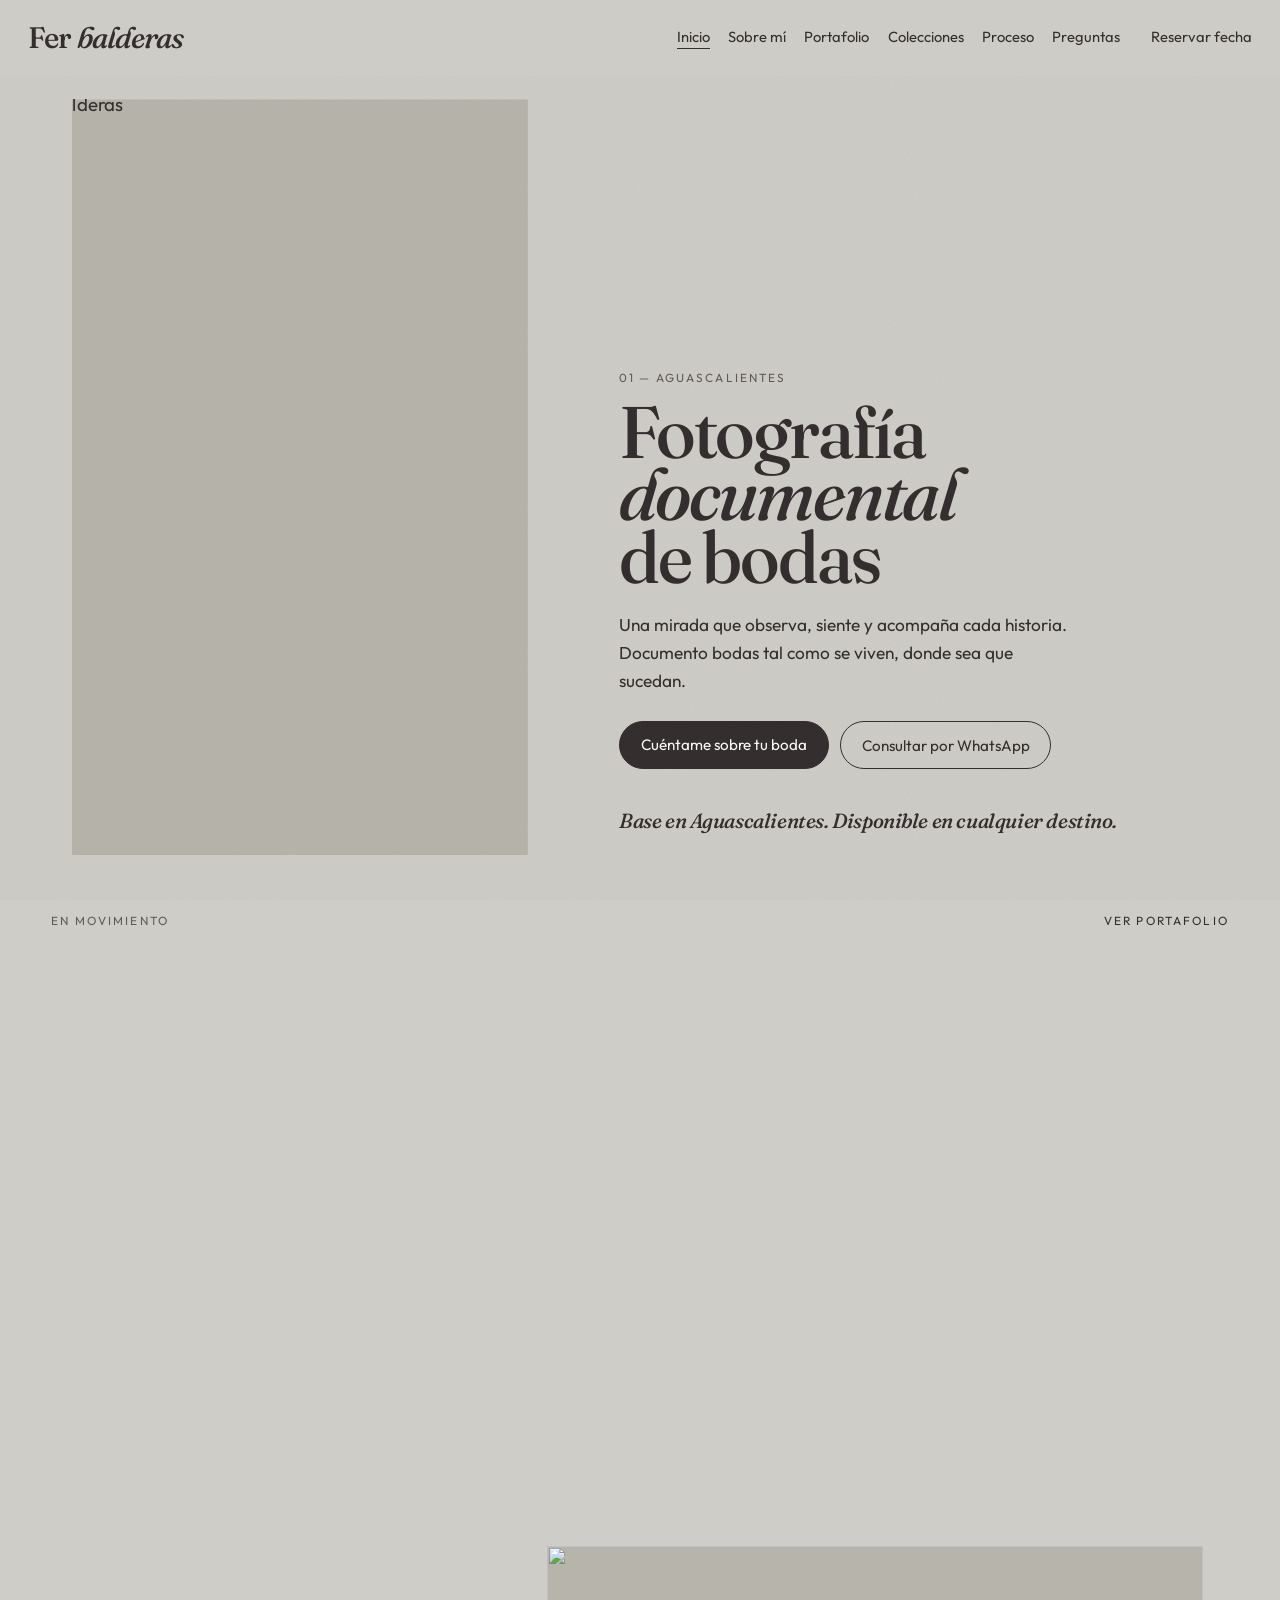
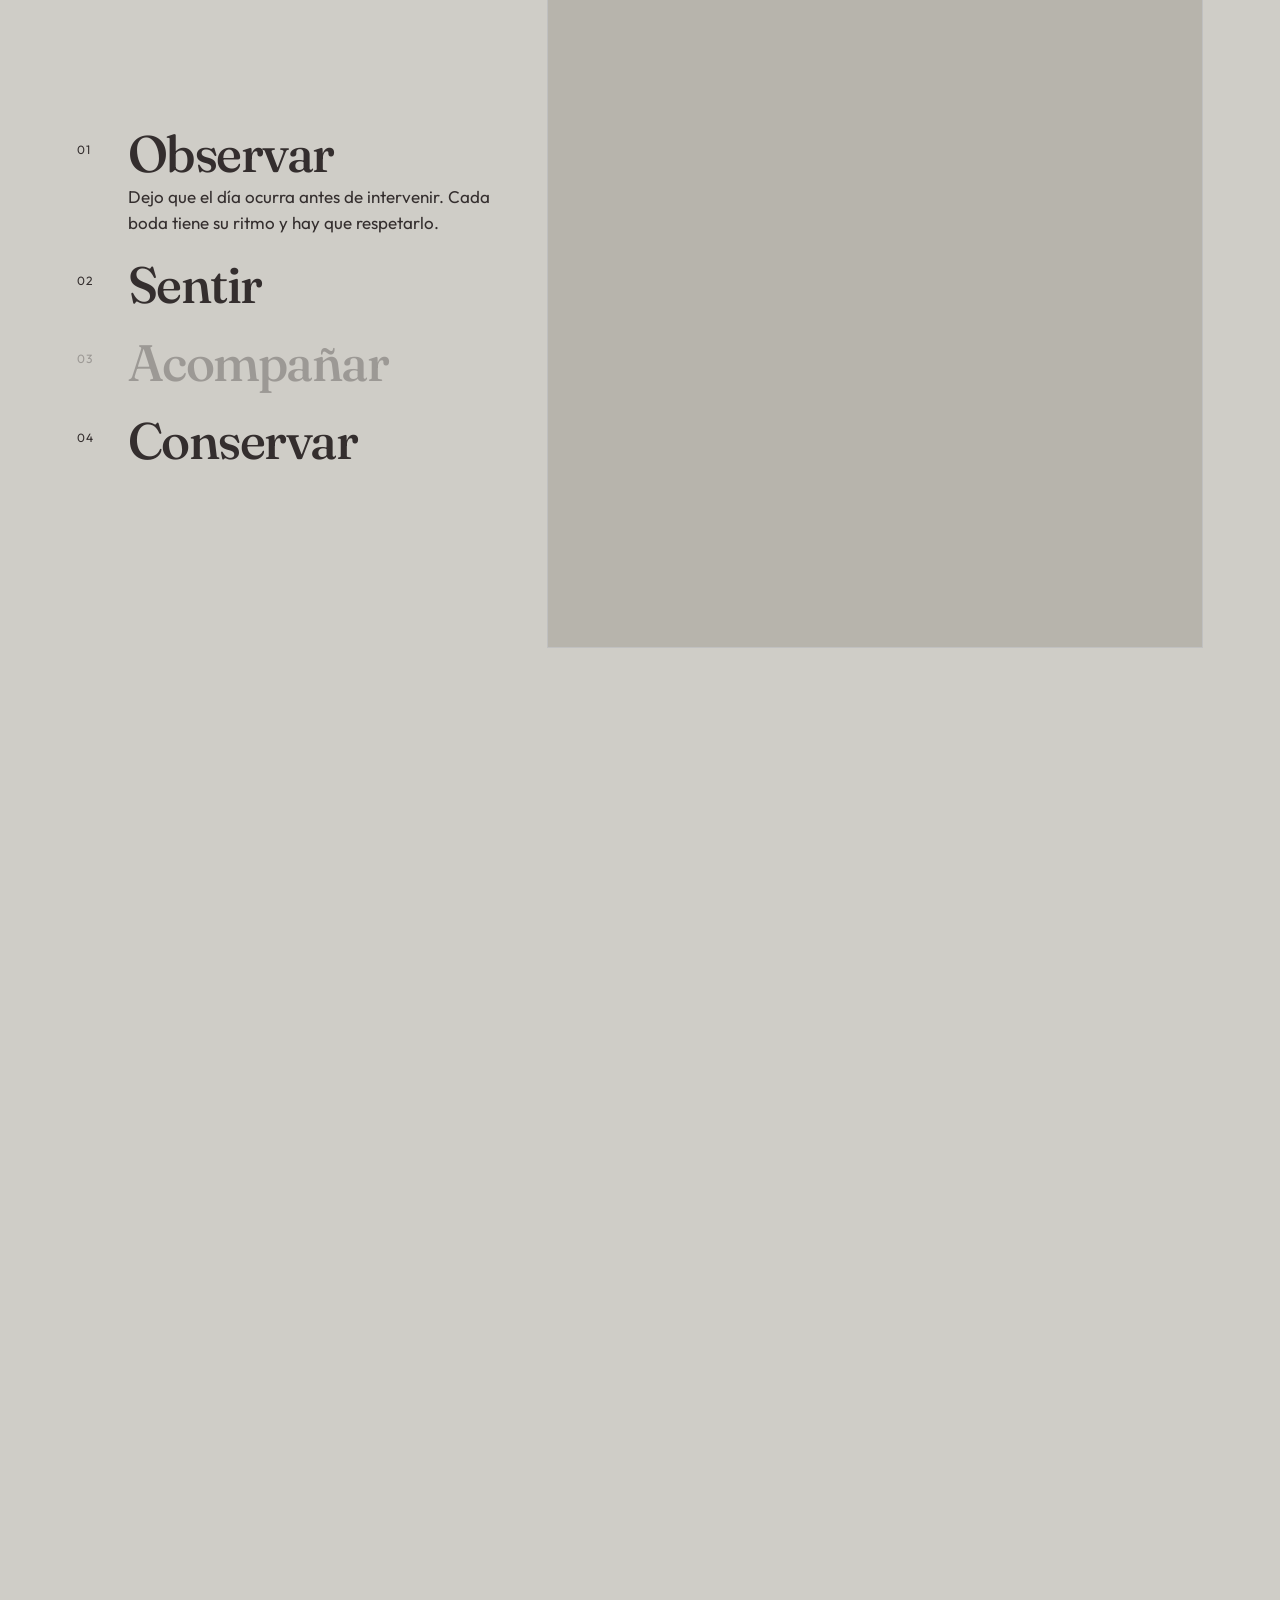
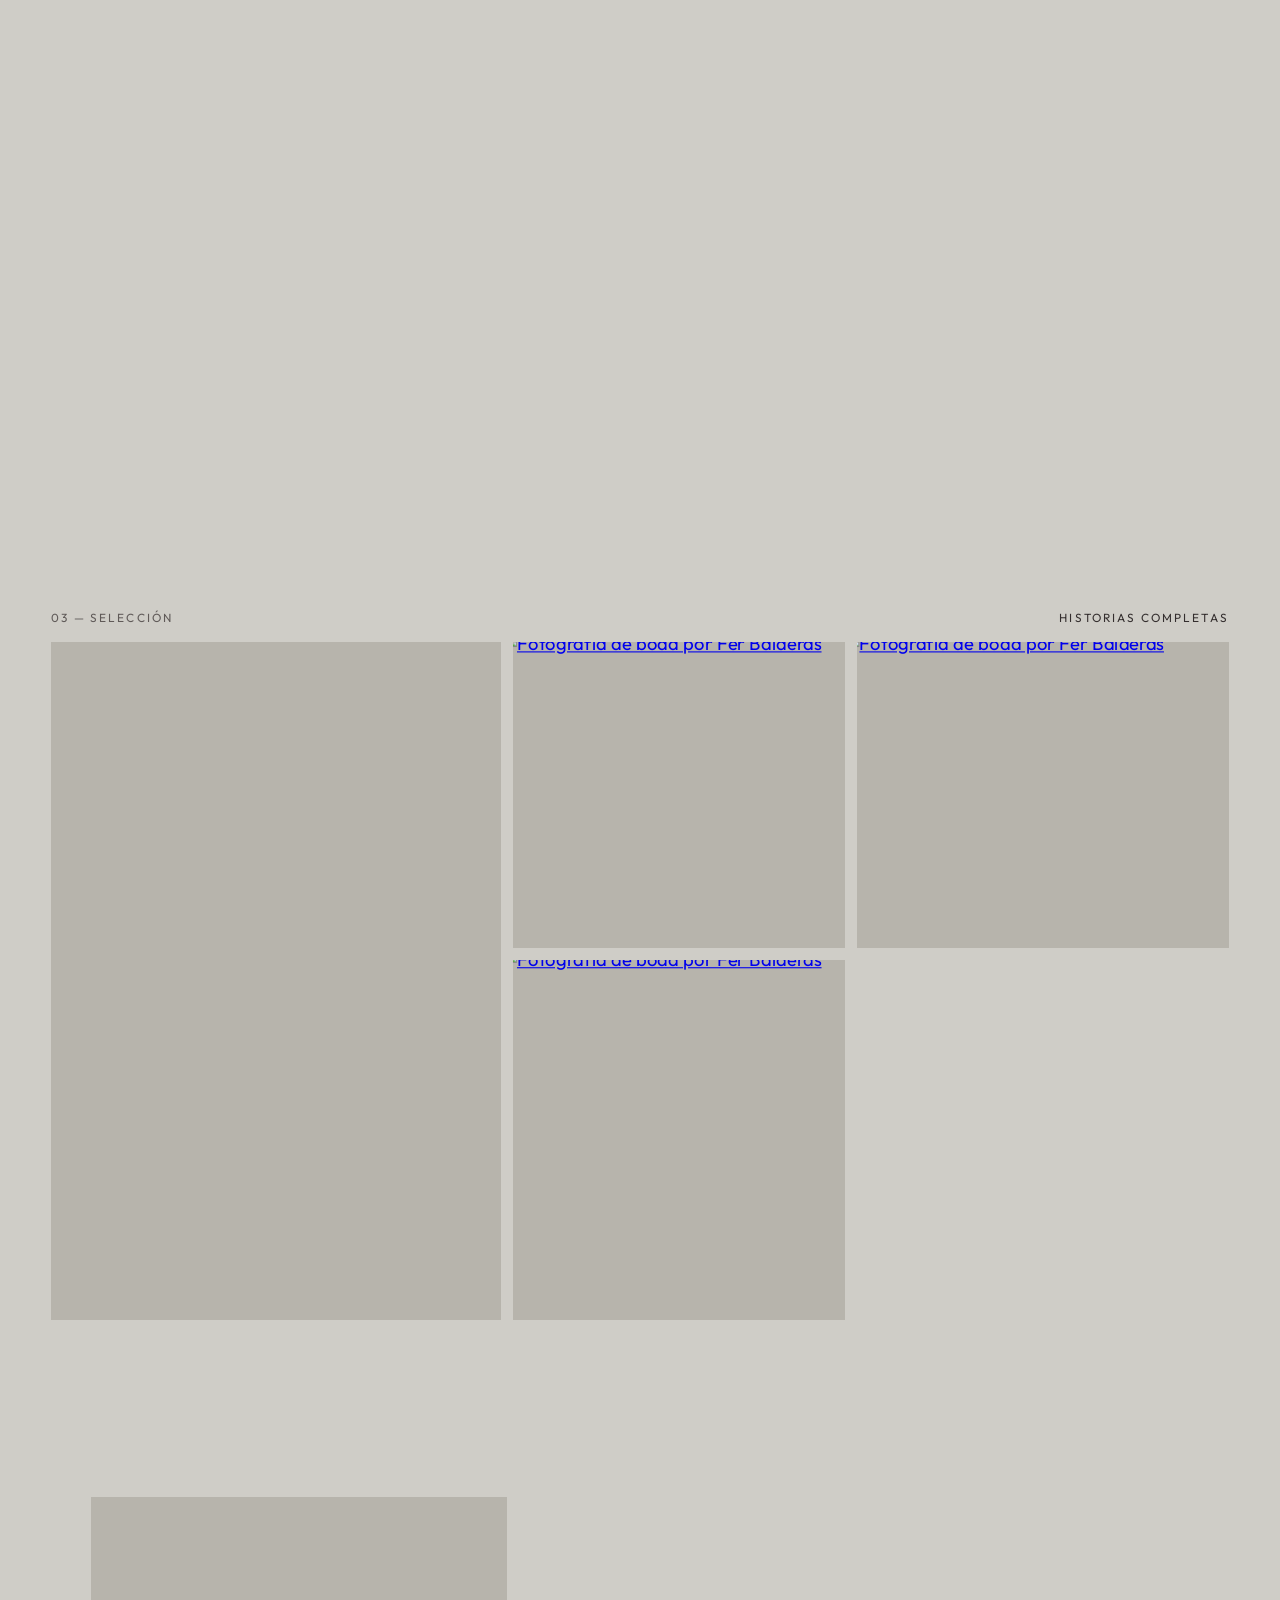
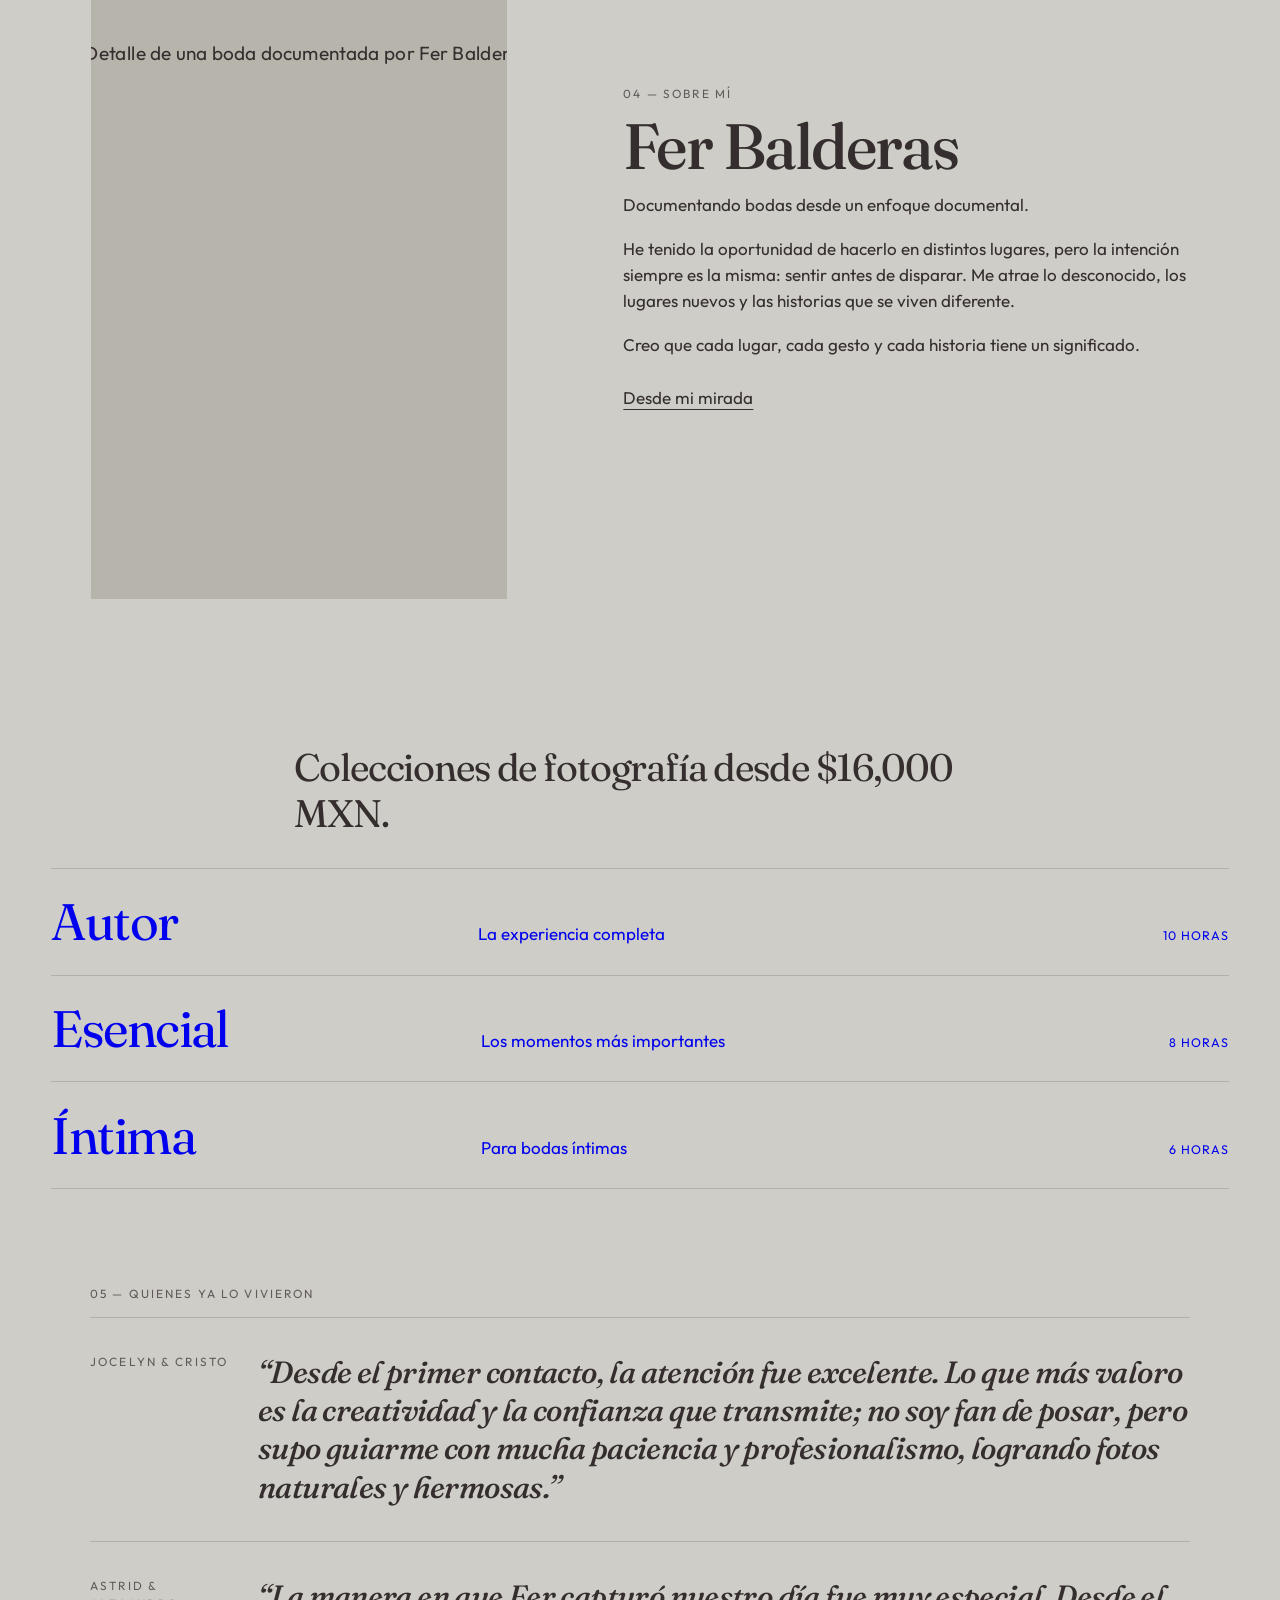
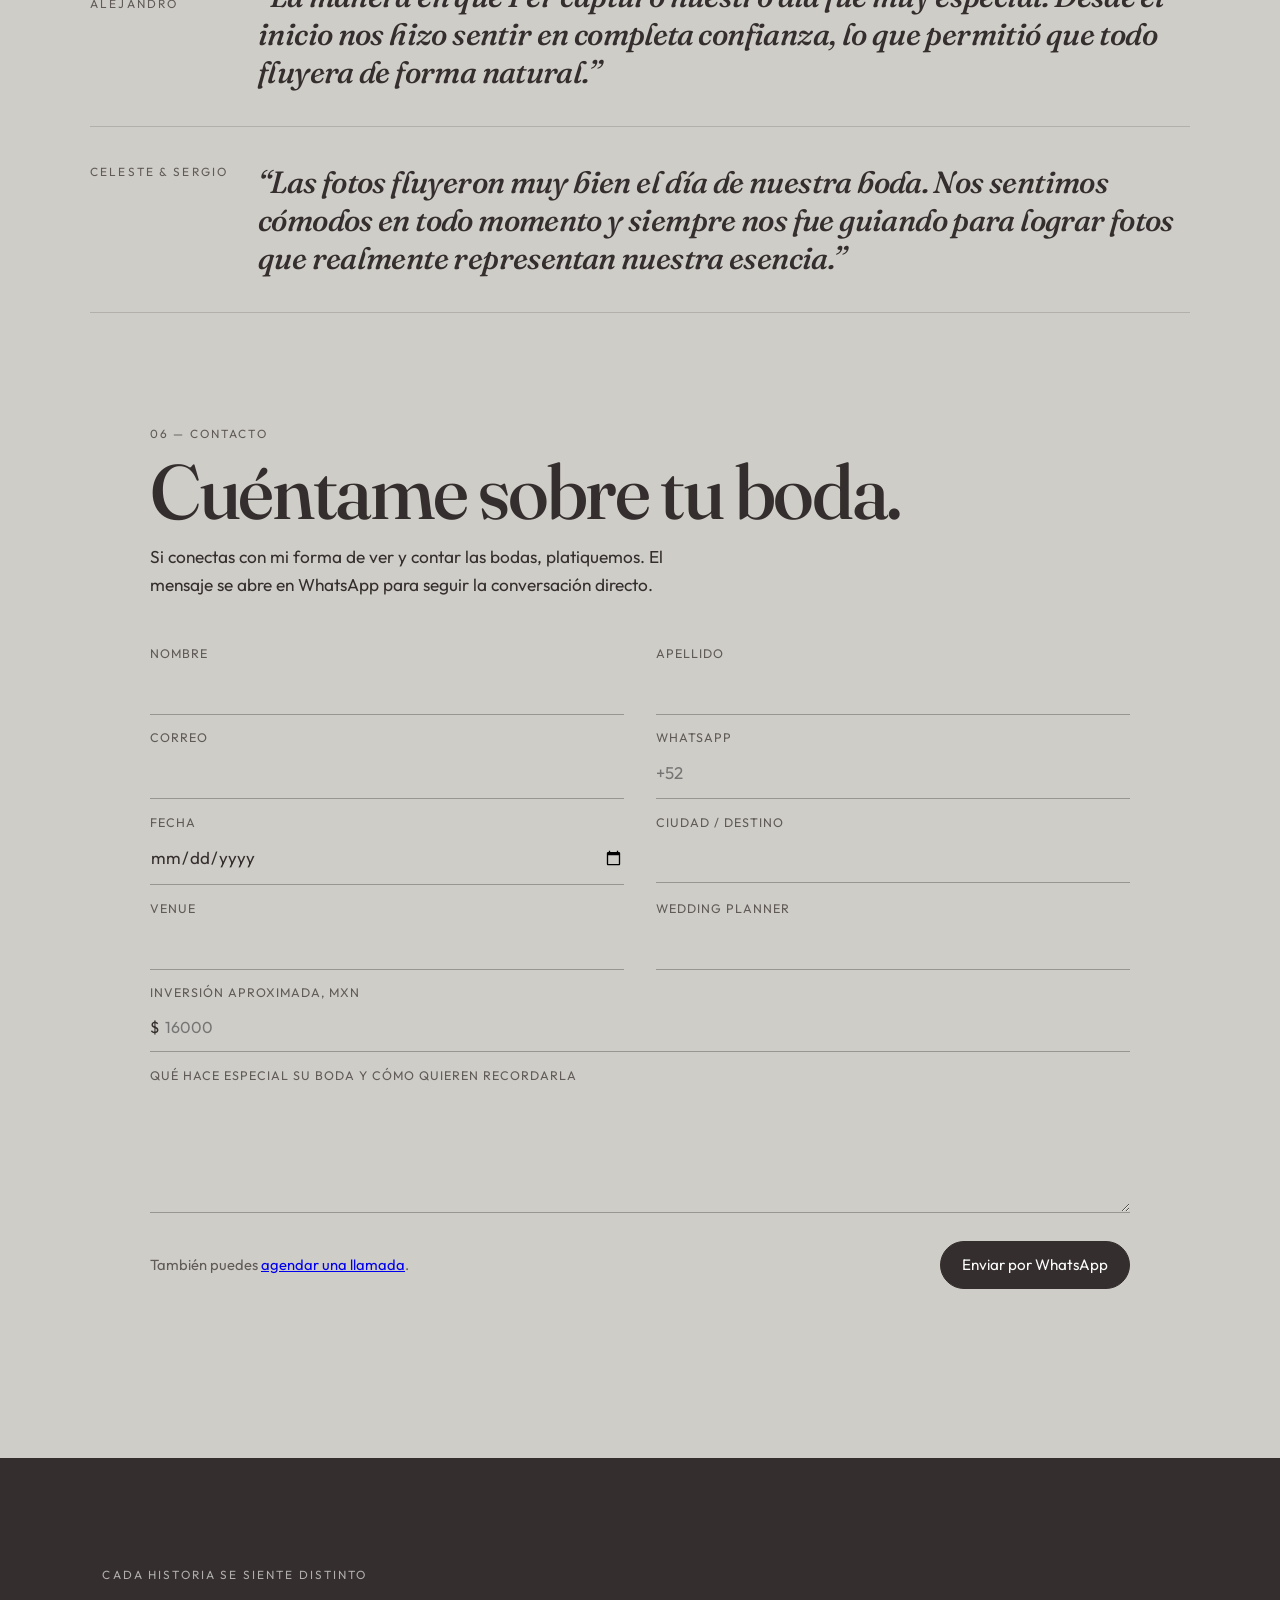
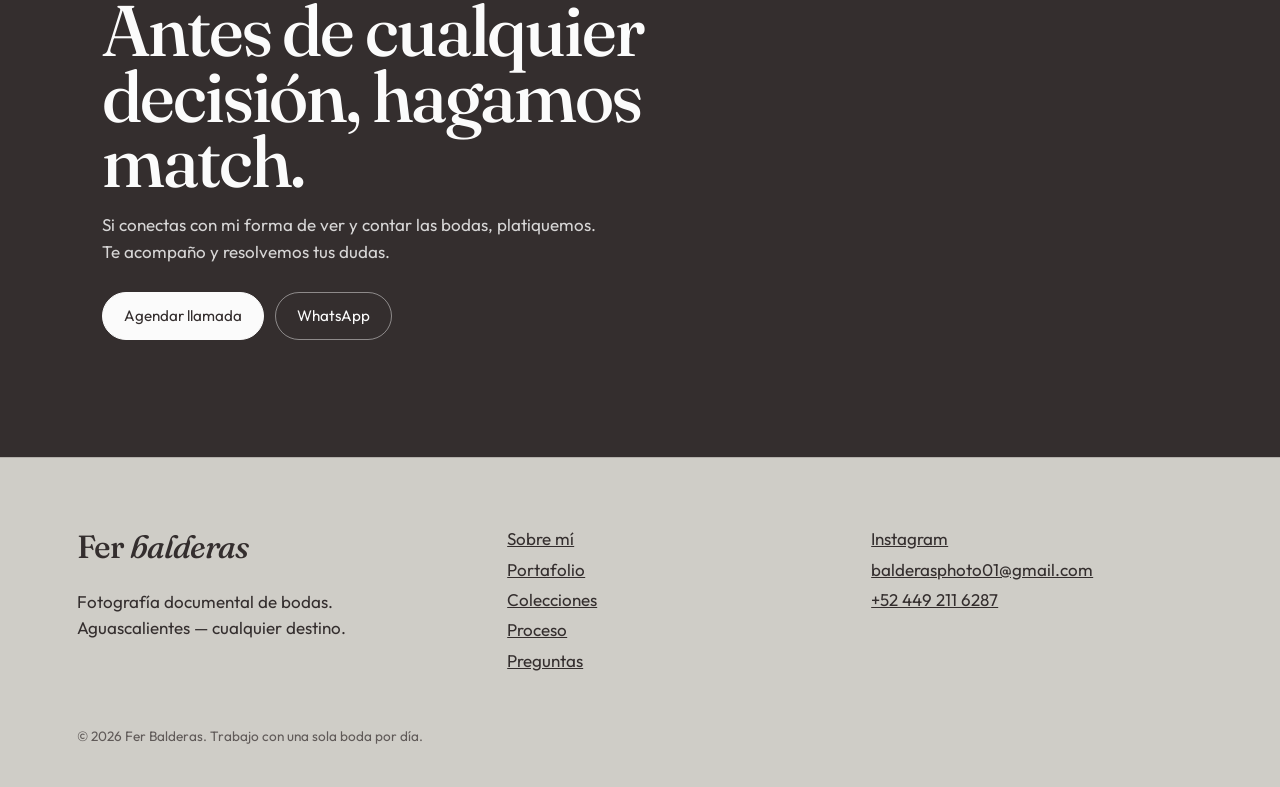
==== index.html @ da8786b3 "Publica el sitio de Fer Balderas para que se pueda abrir con una liga. Co-authored-by: Cursor <curso" ====
<!DOCTYPE html>
<html lang="es">
<head>
  <meta charset="utf-8">
  <meta name="viewport" content="width=device-width, initial-scale=1">
  <title>Fer Balderas — Fotografía documental de bodas</title>
  <meta name="description" content="Fotografía documental de bodas. Fer Balderas, con base en Aguascalientes y disponible en cualquier destino.">
  <meta name="theme-color" content="#CFCDC7">
  <link rel="icon" href="favicon.svg">
  <link rel="preconnect" href="https://fonts.googleapis.com">
  <link rel="preconnect" href="https://fonts.gstatic.com" crossorigin>
  <link href="https://fonts.googleapis.com/css2?family=Fraunces:ital,opsz,wght@0,9..144,500;0,9..144,600;1,9..144,500;1,9..144,600&family=Outfit:wght@300;400;500&display=swap" rel="stylesheet">
  <link rel="stylesheet" href="css/styles.css">
</head>
<body>
  <a class="skip" href="#contenido">Saltar al contenido</a>
  <header class="nav" data-nav>
    <a class="logo" href="index.html">Fer <em>balderas</em></a>
    <nav class="nav-links" aria-label="Principal">
      <a href="index.html" aria-current="page">Inicio</a>
      <a href="sobre.html">Sobre mí</a>
      <a href="portafolio.html">Portafolio</a>
      <a href="colecciones.html">Colecciones</a>
      <a href="proceso.html">Proceso</a>
      <a href="faq.html">Preguntas</a>
    </nav>
    <a class="nav-cta" href="#contacto">Reservar fecha</a>
    <button class="nav-toggle" type="button" aria-expanded="false" aria-controls="menu" aria-label="Menú" data-menu-toggle>
      <span></span>
    </button>
  </header>
  <div class="nav-panel" id="menu" data-menu aria-hidden="true">
    <a href="index.html">Inicio</a>
    <a href="sobre.html">Sobre mí</a>
    <a href="portafolio.html">Portafolio</a>
    <a href="colecciones.html">Colecciones</a>
    <a href="proceso.html">Proceso</a>
    <a href="faq.html">Preguntas</a>
    <a href="#contacto">Reservar fecha</a>
  </div>

  <main id="contenido">
    <section class="hero">
      <figure class="hero-frame" data-parallax>
        <img src="https://images.squarespace-cdn.com/content/v1/69cb055cd27dc749d0b2a028/99c53eab-1720-4fa1-9056-19e7e48f390a/_A74580348.jpg?format=2000w" alt="Pareja bajo el velo, fotografía documental de Fer Balderas" referrerpolicy="no-referrer" fetchpriority="high">
      </figure>
      <div class="hero-copy">
        <p class="eyebrow">01 — Aguascalientes</p>
        <h1>Fotografía<br><em>documental</em><br>de bodas</h1>
        <p class="lede">Una mirada que observa, siente y acompaña cada historia. Documento bodas tal como se viven, donde sea que sucedan.</p>
        <div class="actions">
          <a class="btn" href="#contacto">Cuéntame sobre tu boda</a>
          <a class="btn ghost" href="https://wa.me/524492116287?text=Hola%2C%20Fer.%20Estoy%20buscando%20fot%C3%B3grafo%20para%20mi%20boda%20y%20me%20encant%C3%B3%20tu%20trabajo." target="_blank" rel="noopener">Consultar por WhatsApp</a>
        </div>
        <p class="where">Base en Aguascalientes. Disponible en cualquier destino.</p>
      </div>
    </section>

    <div class="reel-head">
      <span>En movimiento</span>
      <a href="portafolio.html">Ver portafolio</a>
    </div>
    <section class="reel" aria-label="Fotografías en movimiento">
      <div class="reel-track">
        <div class="reel-group">
          <a href="portafolio.html"><img src="https://images.squarespace-cdn.com/content/v1/69cb055cd27dc749d0b2a028/a8ef6549-dfb2-440c-93c4-8ab003df03c6/_A747074.jpg?format=1000w" alt="" referrerpolicy="no-referrer"></a>
          <a href="portafolio.html"><img src="https://images.squarespace-cdn.com/content/v1/69cb055cd27dc749d0b2a028/2fc358eb-6cba-4854-b65d-350e3c9dd789/_A745465.jpg?format=1000w" alt="" referrerpolicy="no-referrer"></a>
          <a href="portafolio.html"><img src="https://images.squarespace-cdn.com/content/v1/69cb055cd27dc749d0b2a028/6f7d2ee4-d02d-47a1-a421-bc6f9d5485fa/_A747133.jpg?format=1000w" alt="" referrerpolicy="no-referrer"></a>
          <a href="portafolio.html"><img src="https://images.squarespace-cdn.com/content/v1/69cb055cd27dc749d0b2a028/a0c7bf49-c98a-4319-b931-3b5bea71aa79/_A748482.jpg?format=1000w" alt="" referrerpolicy="no-referrer"></a>
          <a href="portafolio.html"><img src="https://images.squarespace-cdn.com/content/v1/69cb055cd27dc749d0b2a028/79f629db-cf78-4f37-a873-9144025ab7aa/_A749265.jpg?format=1000w" alt="" referrerpolicy="no-referrer"></a>
          <a href="portafolio.html"><img src="https://images.squarespace-cdn.com/content/v1/69cb055cd27dc749d0b2a028/596e3ac8-2aff-4086-8ff9-819e19a4249c/_A744995-Editar4.jpg?format=1000w" alt="" referrerpolicy="no-referrer"></a>
          <a href="portafolio.html"><img src="https://images.squarespace-cdn.com/content/v1/69cb055cd27dc749d0b2a028/8f3fe606-6f3a-44f3-9b20-c122c1d7df81/_A746351.jpg?format=1000w" alt="" referrerpolicy="no-referrer"></a>
          <a href="portafolio.html"><img src="https://images.squarespace-cdn.com/content/v1/69cb055cd27dc749d0b2a028/e529138f-8627-4dee-bdb2-b516786dc931/_A740072.jpg?format=1000w" alt="" referrerpolicy="no-referrer"></a>
        </div>
        <div class="reel-group" aria-hidden="true">
          <a href="portafolio.html" tabindex="-1"><img src="https://images.squarespace-cdn.com/content/v1/69cb055cd27dc749d0b2a028/a8ef6549-dfb2-440c-93c4-8ab003df03c6/_A747074.jpg?format=1000w" alt="" referrerpolicy="no-referrer"></a>
          <a href="portafolio.html" tabindex="-1"><img src="https://images.squarespace-cdn.com/content/v1/69cb055cd27dc749d0b2a028/2fc358eb-6cba-4854-b65d-350e3c9dd789/_A745465.jpg?format=1000w" alt="" referrerpolicy="no-referrer"></a>
          <a href="portafolio.html" tabindex="-1"><img src="https://images.squarespace-cdn.com/content/v1/69cb055cd27dc749d0b2a028/6f7d2ee4-d02d-47a1-a421-bc6f9d5485fa/_A747133.jpg?format=1000w" alt="" referrerpolicy="no-referrer"></a>
          <a href="portafolio.html" tabindex="-1"><img src="https://images.squarespace-cdn.com/content/v1/69cb055cd27dc749d0b2a028/a0c7bf49-c98a-4319-b931-3b5bea71aa79/_A748482.jpg?format=1000w" alt="" referrerpolicy="no-referrer"></a>
          <a href="portafolio.html" tabindex="-1"><img src="https://images.squarespace-cdn.com/content/v1/69cb055cd27dc749d0b2a028/79f629db-cf78-4f37-a873-9144025ab7aa/_A749265.jpg?format=1000w" alt="" referrerpolicy="no-referrer"></a>
          <a href="portafolio.html" tabindex="-1"><img src="https://images.squarespace-cdn.com/content/v1/69cb055cd27dc749d0b2a028/596e3ac8-2aff-4086-8ff9-819e19a4249c/_A744995-Editar4.jpg?format=1000w" alt="" referrerpolicy="no-referrer"></a>
          <a href="portafolio.html" tabindex="-1"><img src="https://images.squarespace-cdn.com/content/v1/69cb055cd27dc749d0b2a028/8f3fe606-6f3a-44f3-9b20-c122c1d7df81/_A746351.jpg?format=1000w" alt="" referrerpolicy="no-referrer"></a>
          <a href="portafolio.html" tabindex="-1"><img src="https://images.squarespace-cdn.com/content/v1/69cb055cd27dc749d0b2a028/e529138f-8627-4dee-bdb2-b516786dc931/_A740072.jpg?format=1000w" alt="" referrerpolicy="no-referrer"></a>
        </div>
      </div>
    </section>

    <section class="sequence" data-sequence>
      <div class="sequence-pin">
        <div class="sequence-copy">
          <p class="eyebrow">02 — La mirada</p>
          <ol>
            <li class="is-active" data-step data-src="https://images.squarespace-cdn.com/content/v1/69cb055cd27dc749d0b2a028/a8ef6549-dfb2-440c-93c4-8ab003df03c6/_A747074.jpg?format=1600w">
              <span>01</span>
              <div>
                <h2>Observar</h2>
                <p>Dejo que el día ocurra antes de intervenir. Cada boda tiene su ritmo y hay que respetarlo.</p>
              </div>
            </li>
            <li data-step data-src="https://images.squarespace-cdn.com/content/v1/69cb055cd27dc749d0b2a028/2fc358eb-6cba-4854-b65d-350e3c9dd789/_A745465.jpg?format=1600w">
              <span>02</span>
              <div>
                <h2>Sentir</h2>
                <p>La intención siempre es la misma: sentir antes de disparar.</p>
              </div>
            </li>
            <li data-step data-src="https://images.squarespace-cdn.com/content/v1/69cb055cd27dc749d0b2a028/5cd3b0ce-a0b3-4375-8f52-b504d06f2dcc/_A74338939.jpg?format=1600w">
              <span>03</span>
              <div>
                <h2>Acompañar</h2>
                <p>Documento bodas tal como se viven, donde sea que sucedan.</p>
              </div>
            </li>
            <li data-step data-src="https://images.squarespace-cdn.com/content/v1/69cb055cd27dc749d0b2a028/6f7d2ee4-d02d-47a1-a421-bc6f9d5485fa/_A747133.jpg?format=1600w">
              <span>04</span>
              <div>
                <h2>Conservar</h2>
                <p>Fotografías que, con los años, permiten volver a sentir lo que se vivió.</p>
              </div>
            </li>
          </ol>
        </div>
        <div class="sequence-visual" aria-hidden="true">
          <img data-seq-img class="is-front" alt="" src="https://images.squarespace-cdn.com/content/v1/69cb055cd27dc749d0b2a028/a8ef6549-dfb2-440c-93c4-8ab003df03c6/_A747074.jpg?format=1600w" referrerpolicy="no-referrer">
          <img data-seq-img alt="" src="https://images.squarespace-cdn.com/content/v1/69cb055cd27dc749d0b2a028/a8ef6549-dfb2-440c-93c4-8ab003df03c6/_A747074.jpg?format=1600w" referrerpolicy="no-referrer">
        </div>
      </div>
    </section>

    <div class="section-head">
      <span>03 — Selección</span>
      <a href="portafolio.html">Historias completas</a>
    </div>
    <section class="picks" aria-label="Selección de fotografías">
      <div class="picks-grid">
        <a href="portafolio.html" data-parallax><img src="https://images.squarespace-cdn.com/content/v1/69cb055cd27dc749d0b2a028/7ad90653-4728-4cb4-a315-643683ec1cd9/_A749163.jpg?format=1400w" alt="Fotografía de boda por Fer Balderas" referrerpolicy="no-referrer"></a>
        <a href="portafolio.html" data-parallax><img src="https://images.squarespace-cdn.com/content/v1/69cb055cd27dc749d0b2a028/43aa2119-7da9-43da-bda9-2c8971d5f703/_A744547.jpg?format=1200w" alt="Fotografía de boda por Fer Balderas" referrerpolicy="no-referrer"></a>
        <a href="portafolio.html" data-parallax><img src="https://images.squarespace-cdn.com/content/v1/69cb055cd27dc749d0b2a028/0714e9bc-4b7a-4a42-ac55-7b6731019501/_A744899.jpg?format=1200w" alt="Fotografía de boda por Fer Balderas" referrerpolicy="no-referrer"></a>
        <a href="portafolio.html" data-parallax><img src="https://images.squarespace-cdn.com/content/v1/69cb055cd27dc749d0b2a028/58220fa8-ec2a-4593-93da-98d0ade6e8e5/_A746049.jpg?format=1200w" alt="Fotografía de boda por Fer Balderas" referrerpolicy="no-referrer"></a>
      </div>
    </section>

    <section class="split">
      <figure class="split-photo" data-shift="36">
        <img src="https://images.squarespace-cdn.com/content/v1/69cb055cd27dc749d0b2a028/c4738798-00b4-496a-9d15-58c4de588ded/_A749384.jpg?format=1600w" alt="Detalle de una boda documentada por Fer Balderas" referrerpolicy="no-referrer">
      </figure>
      <div data-reveal>
        <p class="eyebrow">04 — Sobre mí</p>
        <h2>Fer Balderas</h2>
        <p>Documentando bodas desde un enfoque documental.</p>
        <p>He tenido la oportunidad de hacerlo en distintos lugares, pero la intención siempre es la misma: sentir antes de disparar. Me atrae lo desconocido, los lugares nuevos y las historias que se viven diferente.</p>
        <p>Creo que cada lugar, cada gesto y cada historia tiene un significado.</p>
        <a class="link" href="sobre.html">Desde mi mirada</a>
      </div>
    </section>

    <p class="price-note" data-reveal>Colecciones de fotografía desde $16,000 MXN.</p>
    <div class="rates">
      <a href="colecciones.html#autor">
        <span class="rates-name">Autor</span>
        <span class="rates-note">La experiencia completa</span>
        <span class="rates-meta">10 horas</span>
        <img src="https://images.squarespace-cdn.com/content/v1/69cb055cd27dc749d0b2a028/054618be-fe13-4687-80b3-e4f0eead1397/_A746315106.jpg?format=800w" alt="" referrerpolicy="no-referrer">
      </a>
      <a href="colecciones.html#esencial">
        <span class="rates-name">Esencial</span>
        <span class="rates-note">Los momentos más importantes</span>
        <span class="rates-meta">8 horas</span>
        <img src="https://images.squarespace-cdn.com/content/v1/69cb055cd27dc749d0b2a028/71dd14b1-7079-4810-8efe-c3efe5913863/_A744428.jpg?format=800w" alt="" referrerpolicy="no-referrer">
      </a>
      <a href="colecciones.html#intima">
        <span class="rates-name">Íntima</span>
        <span class="rates-note">Para bodas íntimas</span>
        <span class="rates-meta">6 horas</span>
        <img src="https://images.squarespace-cdn.com/content/v1/69cb055cd27dc749d0b2a028/46072476-47db-483e-b168-861e39fe54e8/_A749957.jpg?format=800w" alt="" referrerpolicy="no-referrer">
      </a>
    </div>

    <section class="quotes" aria-label="Testimonios">
      <p class="eyebrow">05 — Quienes ya lo vivieron</p>
      <article>
        <span class="eyebrow">Jocelyn &amp; Cristo</span>
        <blockquote>
          “Desde el primer contacto, la atención fue excelente. Lo que más valoro es la creatividad y la confianza que transmite; no soy fan de posar, pero supo guiarme con mucha paciencia y profesionalismo, logrando fotos naturales y hermosas.”
        </blockquote>
      </article>
      <article>
        <span class="eyebrow">Astrid &amp; Alejandro</span>
        <blockquote>
          “La manera en que Fer capturó nuestro día fue muy especial. Desde el inicio nos hizo sentir en completa confianza, lo que permitió que todo fluyera de forma natural.”
        </blockquote>
      </article>
      <article>
        <span class="eyebrow">Celeste &amp; Sergio</span>
        <blockquote>
          “Las fotos fluyeron muy bien el día de nuestra boda. Nos sentimos cómodos en todo momento y siempre nos fue guiando para lograr fotos que realmente representan nuestra esencia.”
        </blockquote>
      </article>
    </section>

    <section class="contact" id="contacto">
      <p class="eyebrow">06 — Contacto</p>
      <h2>Cuéntame sobre tu boda.</h2>
      <p class="lede">Si conectas con mi forma de ver y contar las bodas, platiquemos. El mensaje se abre en WhatsApp para seguir la conversación directo.</p>
      <form data-form>
        <div class="fields">
          <label class="field"><span>Nombre</span><input name="nombre" required autocomplete="given-name"></label>
          <label class="field"><span>Apellido</span><input name="apellido" required autocomplete="family-name"></label>
          <label class="field"><span>Correo</span><input name="correo" type="email" required autocomplete="email"></label>
          <label class="field"><span>WhatsApp</span><input name="telefono" type="tel" autocomplete="tel" placeholder="+52"></label>
          <label class="field"><span>Fecha</span><input name="fecha" type="date" required></label>
          <label class="field"><span>Ciudad / destino</span><input name="ciudad" required></label>
          <label class="field"><span>Venue</span><input name="venue"></label>
          <label class="field"><span>Wedding planner</span><input name="planner"></label>
          <label class="field full"><span>Inversión aproximada, MXN</span><span class="money">$<input name="inversion" inputmode="numeric" required placeholder="16000"></span></label>
          <label class="field full"><span>Qué hace especial su boda y cómo quieren recordarla</span><textarea name="historia" required></textarea></label>
        </div>
        <div class="form-foot">
          <p class="fine">También puedes <a href="https://calendly.com/balderasphoto01/new-meeting-1" target="_blank" rel="noopener">agendar una llamada</a>.</p>
          <button class="btn" type="submit">Enviar por WhatsApp</button>
        </div>
        <p class="form-status" data-status role="status"></p>
      </form>
    </section>
  </main>

  <section class="closer">
    <p class="eyebrow">Cada historia se siente distinto</p>
    <h2>Antes de cualquier decisión, hagamos match.</h2>
    <p>Si conectas con mi forma de ver y contar las bodas, platiquemos. Te acompaño y resolvemos tus dudas.</p>
    <div class="actions">
      <a class="btn light" href="https://calendly.com/balderasphoto01/new-meeting-1" target="_blank" rel="noopener">Agendar llamada</a>
      <a class="btn light ghost" href="https://wa.me/524492116287?text=Hola%2C%20Fer.%20Quiero%20platicar%20sobre%20mi%20boda." target="_blank" rel="noopener">WhatsApp</a>
    </div>
  </section>

  <footer class="footer">
    <div>
      <strong>Fer <em>balderas</em></strong>
      <p>Fotografía documental de bodas.<br>Aguascalientes — cualquier destino.</p>
    </div>
    <ul>
      <li><a href="sobre.html">Sobre mí</a></li>
      <li><a href="portafolio.html">Portafolio</a></li>
      <li><a href="colecciones.html">Colecciones</a></li>
      <li><a href="proceso.html">Proceso</a></li>
      <li><a href="faq.html">Preguntas</a></li>
    </ul>
    <ul>
      <li><a href="https://www.instagram.com/ferbalderasphoto" target="_blank" rel="noopener">Instagram</a></li>
      <li><a href="mailto:balderasphoto01@gmail.com">balderasphoto01@gmail.com</a></li>
      <li><a href="https://wa.me/524492116287" target="_blank" rel="noopener">+52 449 211 6287</a></li>
    </ul>
    <p class="legal">© 2026 Fer Balderas. Trabajo con una sola boda por día.</p>
  </footer>
  <script src="js/main.js"></script>
</body>
</html>
---- css/styles.css ----
:root {
  --paper: #cfcdc7;
  --lift: #e6e4de;
  --shade: #b7b4ac;
  --ink: #342e2e;
  --cream: #fbfbfb;
  --muted: rgba(52, 46, 46, 0.72);
  --line: rgba(52, 46, 46, 0.18);
  --serif: "Fraunces", "Iowan Old Style", Palatino, "Palatino Linotype", serif;
  --sans: "Outfit", "Avenir Next", "Segoe UI", sans-serif;
  --ease: cubic-bezier(0.22, 1, 0.36, 1);
  --nav: 76px;
  --scroll: 0;
}

* { box-sizing: border-box; }
html { scroll-behavior: smooth; }
body {
  margin: 0;
  background: var(--paper);
  color: var(--ink);
  font-family: var(--sans);
  font-weight: 400;
  font-size: 17px;
  line-height: 1.55;
  text-rendering: optimizeLegibility;
}
body.menu-open { overflow: hidden; }
img { display: block; max-width: 100%; }
button, input, textarea, select { font: inherit; color: inherit; }
button { cursor: pointer; }
::selection { background: var(--ink); color: var(--cream); }
:focus-visible { outline: 2px solid var(--ink); outline-offset: 3px; }

.skip {
  position: absolute;
  left: 1rem;
  top: -4rem;
  z-index: 90;
  background: var(--ink);
  color: var(--cream);
  padding: 0.6rem 0.9rem;
  text-decoration: none;
}
.skip:focus { top: 0.8rem; }

.progress {
  position: fixed;
  top: 0;
  left: 0;
  width: 100%;
  height: 2px;
  z-index: 70;
  background: var(--ink);
  transform: scaleX(var(--scroll));
  transform-origin: 0 50%;
  pointer-events: none;
}
.grain {
  position: fixed;
  inset: 0;
  width: 100%;
  height: 100%;
  z-index: 30;
  pointer-events: none;
  opacity: 0.09;
  mix-blend-mode: multiply;
}

.nav {
  position: sticky;
  top: 0;
  z-index: 50;
  display: flex;
  align-items: center;
  gap: 1.5rem;
  min-height: var(--nav);
  padding: 0.85rem 2.2vw;
  background: rgba(207, 205, 199, 0.9);
  backdrop-filter: blur(16px);
  border-bottom: 1px solid transparent;
}
.nav.is-scrolled { border-bottom-color: var(--line); }
.logo {
  font-family: var(--serif);
  font-size: 1.85rem;
  font-weight: 500;
  letter-spacing: -0.03em;
  text-decoration: none;
  color: var(--ink);
  line-height: 1;
}
.logo em { font-style: italic; font-weight: 500; }
.nav-links {
  display: flex;
  gap: 1.15rem;
  margin-left: auto;
  align-items: center;
}
.nav-links a, .nav-cta {
  text-decoration: none;
  color: var(--ink);
  font-size: 0.92rem;
  white-space: nowrap;
  background-image: linear-gradient(currentColor, currentColor);
  background-repeat: no-repeat;
  background-position: 0 100%;
  background-size: 0 1px;
  transition: background-size 0.45s var(--ease);
}
.nav-links a:hover,
.nav-links a[aria-current="page"],
.nav-cta:hover { background-size: 100% 1px; }
.nav-cta { margin-left: 0.4rem; }
.nav-toggle {
  display: none;
  width: 46px;
  height: 46px;
  margin-left: auto;
  border: 0;
  background: transparent;
  place-items: center;
  position: relative;
}
.nav-toggle span,
.nav-toggle span::before,
.nav-toggle span::after {
  display: block;
  width: 22px;
  height: 1px;
  background: var(--ink);
  position: relative;
  margin: 0 auto;
}
.nav-toggle span::before,
.nav-toggle span::after {
  content: "";
  position: absolute;
  left: 0;
}
.nav-toggle span::before { top: -7px; }
.nav-toggle span::after { top: 7px; }
.nav.is-open .nav-toggle span { background: transparent; }
.nav.is-open .nav-toggle span::before { top: 0; transform: rotate(45deg); }
.nav.is-open .nav-toggle span::after { top: 0; transform: rotate(-45deg); }

.nav-panel {
  position: fixed;
  inset: 0;
  z-index: 40;
  background: var(--paper);
  display: flex;
  flex-direction: column;
  justify-content: flex-end;
  gap: 0.15rem;
  padding: 7rem 8vw 12vh;
  transform: translateY(-102%);
  transition: transform 0.7s var(--ease);
}
.nav-panel.is-open { transform: translateY(0); }
.nav-panel a {
  font-family: var(--serif);
  font-weight: 500;
  font-size: clamp(2.7rem, 8vw, 4.6rem);
  line-height: 0.96;
  letter-spacing: -0.03em;
  text-decoration: none;
  width: fit-content;
}

.wrap { width: min(1480px, calc(100% - 8vw)); margin-inline: auto; }
.eyebrow {
  margin: 0 0 0.85rem;
  font-size: 0.74rem;
  letter-spacing: 0.18em;
  text-transform: uppercase;
  color: var(--muted);
}
h1, h2, h3 { font-family: var(--serif); font-weight: 500; letter-spacing: -0.03em; }
.lede {
  font-size: 1.08rem;
  line-height: 1.6;
  max-width: 36rem;
  color: var(--ink);
}

.hero {
  width: min(1560px, calc(100% - 5vw));
  margin: 0.4rem auto 0;
  display: grid;
  grid-template-columns: minmax(280px, 0.92fr) minmax(320px, 1.08fr);
  gap: clamp(1.5rem, 4vw, 5rem);
  align-items: end;
  min-height: calc(100vh - var(--nav) - 1rem);
  padding-bottom: 2.5rem;
}
.hero-frame {
  position: relative;
  height: min(84vh, 920px);
  overflow: hidden;
  background: var(--shade);
}
.js .hero-frame {
  clip-path: inset(8% 6%);
  animation: openFrame 1.45s var(--ease) 0.05s forwards;
}
.hero-frame img {
  width: 100%;
  height: 100%;
  object-fit: cover;
  transform: scale(1.1) translate3d(calc(var(--px, 0) * -16px), calc(var(--py, 0) * -16px), 0);
  transition: transform 0.8s var(--ease);
  animation: drift 24s ease-in-out infinite alternate;
}
.hero-copy { padding: 2vh 2vw 4vh 0; }
.hero h1 {
  margin: 0;
  font-size: clamp(3.4rem, 5.7vw, 6.7rem);
  line-height: 0.86;
  font-weight: 500;
}
.hero h1 em { font-style: italic; font-weight: 500; }
.hero .lede { margin: 1.4rem 0 0; max-width: 28rem; }
.where {
  margin: 2.2rem 0 0;
  font-family: var(--serif);
  font-style: italic;
  font-weight: 500;
  font-size: 1.28rem;
  letter-spacing: -0.02em;
}
.js .hero-copy > * {
  animation: rise 1.05s var(--ease) both;
}
.js .hero-copy > *:nth-child(1) { animation-delay: 0.18s; }
.js .hero-copy > *:nth-child(2) { animation-delay: 0.3s; }
.js .hero-copy > *:nth-child(3) { animation-delay: 0.42s; }
.js .hero-copy > *:nth-child(4) { animation-delay: 0.54s; }
.js .hero-copy > *:nth-child(5) { animation-delay: 0.66s; }

.actions { display: flex; flex-wrap: wrap; gap: 0.7rem; margin-top: 1.7rem; }
.btn {
  display: inline-flex;
  align-items: center;
  justify-content: center;
  min-height: 48px;
  padding: 0 1.3rem;
  border-radius: 999px;
  border: 1px solid var(--ink);
  background: var(--ink);
  color: var(--cream);
  text-decoration: none;
  font-size: 0.95rem;
  transition: transform 0.45s var(--ease), background 0.35s, color 0.35s;
}
.btn:hover { transform: translateY(-2px); }
.btn.ghost { background: transparent; color: var(--ink); }
.btn.ghost:hover { background: var(--ink); color: var(--cream); }
.btn.light { background: var(--cream); color: var(--ink); border-color: var(--cream); }
.btn.light.ghost { background: transparent; color: var(--cream); border-color: rgba(251, 251, 251, 0.45); }
.btn.light.ghost:hover { background: var(--cream); color: var(--ink); }

.reel-head, .section-head {
  width: min(1480px, calc(100% - 8vw));
  margin: 0 auto 0.9rem;
  display: flex;
  justify-content: space-between;
  gap: 1rem;
  align-items: baseline;
  font-size: 0.74rem;
  letter-spacing: 0.18em;
  text-transform: uppercase;
  color: var(--muted);
}
.section-head { margin-top: 7rem; }
.reel-head a, .section-head a { color: var(--ink); text-decoration: none; }
.reel { overflow: hidden; padding-bottom: 1rem; }
.reel-track { display: flex; width: max-content; animation: reel 95s linear infinite; }
.reel:hover .reel-track { animation-play-state: paused; }
.reel-group { display: flex; gap: 12px; padding-right: 12px; }
.reel a {
  display: block;
  height: 48vh;
  min-height: 280px;
  overflow: hidden;
  background: var(--shade);
  flex: none;
}
.reel a:nth-child(3n) { height: 38vh; align-self: center; }
.reel a:nth-child(3n + 1) { height: 54vh; }
.reel img {
  height: 100%;
  width: auto;
  max-width: none;
  transform: scale(1.06);
  transition: transform 1.1s var(--ease);
}
.reel a:hover img { transform: scale(1.12); }

.sequence { height: 250vh; position: relative; }
.sequence-pin {
  position: sticky;
  top: 0;
  height: 100vh;
  display: grid;
  grid-template-columns: minmax(260px, 0.78fr) minmax(300px, 1.22fr);
  gap: clamp(1.5rem, 4vw, 4.5rem);
  align-items: center;
  padding: 0 6vw;
}
.sequence-visual {
  height: min(78vh, 840px);
  position: relative;
  overflow: hidden;
  background: var(--shade);
}
.sequence-visual img {
  position: absolute;
  inset: 0;
  width: 100%;
  height: 100%;
  object-fit: cover;
  opacity: 0;
  transform: scale(1.06);
  transition: opacity 0.7s ease, transform 1.3s var(--ease);
}
.sequence-visual img.is-front { opacity: 1; transform: scale(1); }
.sequence-copy ol { list-style: none; margin: 0; padding: 0; }
.sequence-copy li {
  display: grid;
  grid-template-columns: 2.4rem 1fr;
  gap: 0.8rem;
  padding: 0.75rem 0;
  opacity: 0.32;
  transition: opacity 0.45s var(--ease);
}
.sequence-copy li.is-active { opacity: 1; }
.sequence-copy span {
  font-size: 0.75rem;
  letter-spacing: 0.14em;
  padding-top: 0.7rem;
}
.sequence-copy h2 {
  margin: 0;
  font-size: clamp(2.3rem, 4vw, 4.1rem);
  line-height: 0.92;
}
.sequence-copy p {
  margin: 0.45rem 0 0;
  max-width: 28rem;
  max-height: 0;
  overflow: hidden;
  opacity: 0;
  transition: max-height 0.5s var(--ease), opacity 0.45s;
}
.sequence-copy li.is-active p { max-height: 7rem; opacity: 1; }

.picks { padding-bottom: 2rem; }
.picks-grid {
  width: min(1480px, calc(100% - 8vw));
  margin: 0 auto;
  display: grid;
  grid-template-columns: 1.15fr 0.85fr 0.95fr;
  grid-template-rows: 34vh 40vh;
  gap: 12px;
}
.picks-grid a {
  display: block;
  overflow: hidden;
  background: var(--shade);
  min-height: 220px;
}
.picks-grid a:first-child { grid-row: 1 / span 2; }
.picks-grid img {
  width: 100%;
  height: 100%;
  object-fit: cover;
  transform: scale(1.08) translate3d(calc(var(--px, 0) * -12px), calc(var(--py, 0) * -12px), 0);
  animation: drift 30s ease-in-out infinite alternate;
  transition: transform 0.8s var(--ease);
}
.picks-grid a:nth-child(2) img { animation-duration: 36s; animation-direction: alternate-reverse; }
.picks-grid a:nth-child(4) img { animation-duration: 26s; }

.split {
  width: min(1480px, calc(100% - 8vw));
  margin: 8rem auto;
  display: grid;
  grid-template-columns: 0.9fr 1.1fr;
  gap: clamp(2rem, 6vw, 7rem);
  align-items: center;
}
.split-photo, .frame {
  overflow: hidden;
  background: var(--shade);
}
.split-photo { height: min(78vh, 820px); }
.split-photo img, .frame img {
  width: 100%;
  height: 100%;
  object-fit: cover;
  transform: scale(1.12);
}
.split h2 {
  margin: 0 0 0.4rem;
  font-size: clamp(3rem, 5vw, 5rem);
  line-height: 0.92;
}
.split p { max-width: 38rem; }
.link {
  display: inline-block;
  margin-top: 0.6rem;
  color: var(--ink);
  text-underline-offset: 0.28em;
}

.rates {
  width: min(1480px, calc(100% - 8vw));
  margin: 2rem auto 6rem;
  border-bottom: 1px solid var(--line);
}
.rates a {
  position: relative;
  display: grid;
  grid-template-columns: 0.8fr 1.3fr auto;
  gap: 1rem;
  align-items: baseline;
  padding: 1.7rem 0;
  border-top: 1px solid var(--line);
  text-decoration: none;
}
.rates-name {
  font-family: var(--serif);
  font-size: clamp(2.2rem, 4vw, 3.6rem);
  letter-spacing: -0.03em;
  line-height: 1;
}
.rates-meta { letter-spacing: 0.08em; text-transform: uppercase; font-size: 0.78rem; }
.rates img {
  position: absolute;
  left: 48%;
  top: 50%;
  width: 200px;
  height: 260px;
  object-fit: cover;
  opacity: 0;
  pointer-events: none;
  z-index: 2;
  transform: translate(-50%, -42%) rotate(-3deg);
  transition: opacity 0.35s, transform 0.6s var(--ease);
  box-shadow: 0 22px 50px rgba(52, 46, 46, 0.18);
}
.rates a:hover img, .rates a:focus-visible img {
  opacity: 1;
  transform: translate(-50%, -52%) rotate(-3deg);
}
.price-note {
  width: min(1480px, calc(100% - 8vw));
  margin: 7rem auto 0;
  font-family: var(--serif);
  font-size: clamp(1.8rem, 3vw, 2.6rem);
  line-height: 1.2;
  letter-spacing: -0.03em;
  max-width: 18em;
}

.quotes { width: min(1100px, calc(100% - 8vw)); margin: 2rem auto 7rem; }
.quotes article {
  display: grid;
  grid-template-columns: 9rem 1fr;
  gap: 1.5rem;
  padding: 2.2rem 0;
  border-top: 1px solid var(--line);
}
.quotes article:last-child { border-bottom: 1px solid var(--line); }
.quotes blockquote {
  margin: 0;
  font-family: var(--serif);
  font-style: italic;
  font-weight: 500;
  font-size: clamp(1.55rem, 2.4vw, 2.2rem);
  line-height: 1.24;
  letter-spacing: -0.02em;
}
.quotes cite {
  display: block;
  margin-top: 1rem;
  font-style: normal;
  font-family: var(--sans);
  font-size: 0.78rem;
  letter-spacing: 0.16em;
  text-transform: uppercase;
}

.contact {
  width: min(980px, calc(100% - 8vw));
  margin: 0 auto 8rem;
}
.contact h2 {
  margin: 0;
  font-size: clamp(3rem, 6vw, 5.4rem);
  line-height: 0.9;
}
.fields { display: grid; grid-template-columns: 1fr 1fr; gap: 0 2rem; margin-top: 2rem; }
.field { display: flex; flex-direction: column; padding-top: 0.85rem; }
.field.full { grid-column: 1 / -1; }
.field > span:first-child { font-size: 0.78rem; letter-spacing: 0.08em; text-transform: uppercase; color: var(--muted); }
.money { color: var(--ink); letter-spacing: 0; text-transform: none; font-size: 1rem; }
.field input, .field textarea {
  width: 100%;
  border: 0;
  border-bottom: 1px solid rgba(52, 46, 46, 0.35);
  background: transparent;
  border-radius: 0;
  padding: 0.75rem 0;
  outline: none;
}
.field textarea { min-height: 8rem; resize: vertical; }
.field input:focus, .field textarea:focus { border-bottom-color: var(--ink); }
.money { display: flex; align-items: center; gap: 0.35rem; border-bottom: 1px solid rgba(52, 46, 46, 0.35); }
.money input { border-bottom: 0; flex: 1; width: auto; min-width: 0; }
input[type="date"] { color-scheme: light; }
.form-foot {
  display: flex;
  justify-content: space-between;
  gap: 1rem;
  align-items: center;
  margin-top: 1.6rem;
}
.form-foot p, .fine { color: var(--muted); font-size: 0.92rem; max-width: 34rem; }
.form-status { min-height: 1.4rem; margin-top: 1rem; }
.form-status a { color: var(--ink); }

.closer {
  background: var(--ink);
  color: var(--cream);
  padding: 12vh 8vw 13vh;
}
.closer .eyebrow { color: rgba(251, 251, 251, 0.62); }
.closer h2 {
  margin: 0;
  max-width: 10em;
  font-size: clamp(2.8rem, 5.6vw, 5.3rem);
  line-height: 0.92;
}
.closer p { max-width: 32rem; color: rgba(251, 251, 251, 0.82); }
.closer :focus-visible { outline-color: var(--cream); }

.footer {
  display: grid;
  grid-template-columns: 1.2fr 1fr 1fr;
  gap: 2rem;
  padding: 4rem 6vw 2.5rem;
  border-top: 1px solid var(--line);
}
.footer em { font-style: italic; font-weight: 500; }
.footer strong {
  display: block;
  font-family: var(--serif);
  font-size: 2rem;
  font-weight: 500;
  letter-spacing: -0.03em;
}
.footer a { color: var(--ink); }
.footer ul { list-style: none; margin: 0; padding: 0; }
.footer li { margin: 0.25rem 0; }
.legal {
  grid-column: 1 / -1;
  margin: 1rem 0 0;
  color: var(--muted);
  font-size: 0.85rem;
}

.page-hero { width: min(1480px, calc(100% - 8vw)); margin: 0 auto; padding: 12vh 0 6vh; }
.page-hero h1 {
  margin: 0;
  max-width: 11em;
  font-size: clamp(3.3rem, 7vw, 6.5rem);
  line-height: 0.9;
}
.js .page-hero h1 { animation: rise 1.05s var(--ease) both; }
.page-hero .lede { margin-top: 1.2rem; }

.essay {
  width: min(1480px, calc(100% - 8vw));
  margin: 0 auto 6rem;
  display: grid;
  grid-template-columns: 0.8fr 1.2fr;
  gap: clamp(2rem, 5vw, 6rem);
}
.essay h2 { margin-top: 0; font-size: clamp(2.4rem, 4vw, 3.6rem); line-height: 1; }
.pull {
  font-family: var(--serif);
  font-style: italic;
  font-weight: 500;
  font-size: clamp(2rem, 3.5vw, 3rem);
  line-height: 1.15;
  letter-spacing: -0.03em;
  margin: 0;
}
.band {
  width: min(1480px, calc(100% - 8vw));
  margin: 0 auto 6rem;
  display: grid;
  grid-template-columns: 1.1fr 0.9fr;
  gap: 12px;
}
.band .frame { min-height: 68vh; }
.band .frame.short { min-height: 48vh; margin-top: 12vh; }

.cine { overflow: hidden; margin: 0 0 1.2rem; }
.cine-track { display: flex; gap: 12px; width: max-content; padding-left: 6vw; will-change: transform; }
.cine-track img { width: 42vw; height: 64vh; object-fit: cover; background: var(--shade); flex: none; }

.folio {
  width: min(1560px, calc(100% - 5vw));
  margin: 0 auto 6rem;
  columns: 3;
  column-gap: 12px;
}
.folio a {
  display: block;
  margin: 0 0 12px;
  break-inside: avoid;
  position: relative;
  overflow: hidden;
  background: var(--shade);
  cursor: zoom-in;
}
.folio img {
  width: 100%;
  height: auto;
  transform: scale(1.045) translate3d(calc(var(--px, 0) * -10px), calc(var(--py, 0) * -10px), 0);
  transition: transform 0.9s var(--ease);
}
.folio a:hover img { transform: scale(1.09) translate3d(calc(var(--px, 0) * -10px), calc(var(--py, 0) * -10px), 0); }
.folio a::after {
  content: "Ver";
  position: absolute;
  right: 0.7rem;
  bottom: 0.7rem;
  color: var(--cream);
  background: rgba(52, 46, 46, 0.5);
  border-radius: 999px;
  padding: 0.32rem 0.6rem;
  font-size: 0.7rem;
  letter-spacing: 0.14em;
  text-transform: uppercase;
  opacity: 0;
  transition: opacity 0.35s;
}
.folio a:hover::after, .folio a:focus-visible::after { opacity: 1; }

.package {
  width: min(1560px, calc(100% - 6vw));
  margin: 0 auto;
  min-height: 92vh;
  display: grid;
  grid-template-columns: 1.05fr 0.95fr;
  gap: clamp(1.5rem, 4vw, 5rem);
  align-items: center;
  padding: 6vh 0;
}
.packages .package:nth-child(even) .package-visual { order: 2; }
.package-visual { height: min(78vh, 860px); overflow: hidden; background: var(--shade); }
.package-visual img {
  width: 100%;
  height: 100%;
  object-fit: cover;
  transform: scale(1.08) translate3d(calc(var(--px, 0) * -14px), calc(var(--py, 0) * -14px), 0);
  animation: drift 26s ease-in-out infinite alternate;
}
.package h2 { margin: 0; font-size: clamp(3.4rem, 6vw, 5.8rem); line-height: 0.9; }
.package-kicker {
  font-family: var(--serif);
  font-style: italic;
  font-size: 1.5rem;
  margin: 0.4rem 0 1.2rem;
}
.spec { list-style: none; margin: 0; padding: 0; max-width: 34rem; }
.spec li {
  display: grid;
  grid-template-columns: 8.5rem 1fr;
  gap: 1rem;
  padding: 0.75rem 0;
  border-top: 1px solid var(--line);
}
.spec li span:first-child { color: var(--muted); font-size: 0.82rem; letter-spacing: 0.08em; text-transform: uppercase; }

.timeline {
  width: min(980px, calc(100% - 8vw));
  margin: 0 auto 7rem;
  list-style: none;
  padding: 0;
}
.timeline li {
  display: grid;
  grid-template-columns: 5.5rem 1fr;
  gap: 1rem;
  padding: 2rem 0;
  border-top: 1px solid var(--line);
}
.timeline li:last-child { border-bottom: 1px solid var(--line); }
.timeline span {
  font-family: var(--serif);
  font-size: clamp(2rem, 4vw, 3rem);
  line-height: 0.9;
}
.timeline h2 { margin: 0 0 0.45rem; font-size: clamp(2rem, 3vw, 2.8rem); line-height: 1; }
.timeline p { margin: 0; max-width: 38rem; }

.faq { width: min(900px, calc(100% - 8vw)); margin: 0 auto 5rem; }
.faq details { border-top: 1px solid var(--line); }
.faq details:last-child { border-bottom: 1px solid var(--line); }
.faq summary {
  list-style: none;
  cursor: pointer;
  display: flex;
  justify-content: space-between;
  gap: 1.5rem;
  align-items: baseline;
  padding: 1.25rem 0;
  font-family: var(--serif);
  font-size: clamp(1.5rem, 2.4vw, 2rem);
  letter-spacing: -0.02em;
  line-height: 1.15;
}
.faq summary::-webkit-details-marker { display: none; }
.faq summary::after {
  content: "+";
  font-family: var(--serif);
  font-size: 1.8rem;
  line-height: 1;
}
.faq details[open] summary::after { content: "–"; }
.faq details p { margin: 0 0 1.3rem; max-width: 40rem; }
.note {
  width: min(900px, calc(100% - 8vw));
  margin: 0 auto 6rem;
  padding-top: 1rem;
}
.note h2 { font-size: clamp(2.2rem, 4vw, 3.2rem); margin-bottom: 0.4rem; }

.lightbox {
  position: fixed;
  inset: 0;
  z-index: 300;
  background: rgba(28, 24, 24, 0.96);
  display: grid;
  place-items: center;
  opacity: 0;
  pointer-events: none;
  transition: opacity 0.35s ease;
}
.lightbox.is-open { opacity: 1; pointer-events: auto; }
.lightbox img { max-width: min(92vw, 1500px); max-height: 86vh; object-fit: contain; box-shadow: 0 20px 80px rgba(0, 0, 0, 0.28); }
.lightbox button {
  position: absolute;
  top: 1rem;
  border: 0;
  background: transparent;
  color: var(--cream);
  font-size: 0.95rem;
  letter-spacing: 0.12em;
  text-transform: uppercase;
}
.lightbox .close { right: 1.2rem; }
.lightbox .prev, .lightbox .next { top: 50%; transform: translateY(-50%); font-family: var(--serif); font-size: 2.4rem; letter-spacing: 0; text-transform: none; }
.lightbox .prev { left: 1rem; }
.lightbox .next { right: 1rem; }
.lightbox :focus-visible { outline-color: var(--cream); }

.js [data-reveal] {
  opacity: 0;
  transform: translateY(24px);
  animation: none;
  transition: opacity 0.9s var(--ease), transform 0.9s var(--ease);
  transition-delay: calc(var(--d, 0) * 90ms);
}
.js [data-reveal].is-in { opacity: 1; transform: none; }

@keyframes openFrame { to { clip-path: inset(0); } }
@keyframes rise {
  from { opacity: 0; transform: translateY(18px); }
  to { opacity: 1; transform: none; }
}
@keyframes drift {
  from { object-position: 48% 42%; }
  to { object-position: 54% 58%; }
}
@keyframes reel { to { transform: translate3d(-50%, 0, 0); } }

@media (max-width: 1080px) {
  .nav-links, .nav-cta { display: none; }
  .nav-toggle { display: grid; }
  .hero, .split, .essay, .band, .package, .quotes article, .footer, .fields {
    grid-template-columns: 1fr;
  }
  .hero { min-height: 0; align-items: start; padding-top: 1rem; }
  .hero-frame { height: 54vh; }
  .sequence { height: auto; }
  .sequence-pin {
    position: relative;
    height: auto;
    display: block;
    padding: 4.5rem 6vw 3rem;
  }
  .sequence-visual { position: sticky; top: 68px; height: 52vh; z-index: 1; }
  .sequence-copy { position: relative; z-index: 2; background: var(--paper); padding-top: 1.2rem; }
  .sequence-copy li, .sequence-copy li p { opacity: 1; max-height: none; }
  .picks-grid { grid-template-columns: 1fr 1fr; grid-template-rows: 42vw 42vw 70vw; }
  .picks-grid a:first-child { grid-row: auto; grid-column: 1 / -1; min-height: 70vw; }
  .rates a { grid-template-columns: 1fr auto; }
  .rates-note { grid-column: 1 / -1; }
  .rates img { display: none; }
  .packages .package:nth-child(even) .package-visual { order: 0; }
  .package-visual, .split-photo, .band .frame, .band .frame.short { height: 68vw; min-height: 0; margin-top: 0; }
  .folio { columns: 2; }
  .cine-track img { width: 72vw; height: 52vh; }
  .timeline li { grid-template-columns: 3.2rem 1fr; }
  .quotes article { grid-template-columns: 1fr; gap: 0.4rem; }
  .form-foot { flex-direction: column; align-items: flex-start; }
}
@media (max-width: 640px) {
  body { font-size: 16px; }
  .folio { columns: 1; }
  .picks-grid { grid-template-columns: 1fr; grid-template-rows: none; }
  .picks-grid a, .picks-grid a:first-child { min-height: 78vw; }
  .reel a, .reel a:nth-child(3n), .reel a:nth-child(3n+1) { height: 42vh; min-height: 220px; }
  .spec li { grid-template-columns: 1fr; gap: 0.2rem; }
  .footer { padding-inline: 6vw; }
}

@media (prefers-reduced-motion: reduce) {
  html { scroll-behavior: auto; }
  *, *::before, *::after {
    animation: none !important;
    transition: none !important;
  }
  .js [data-reveal], .js .hero-copy > *, .js .page-hero h1, .js .hero-frame {
    opacity: 1;
    transform: none;
    clip-path: none;
  }
  .reel { overflow-x: auto; }
  .sequence-visual img.is-front { opacity: 1; }
}
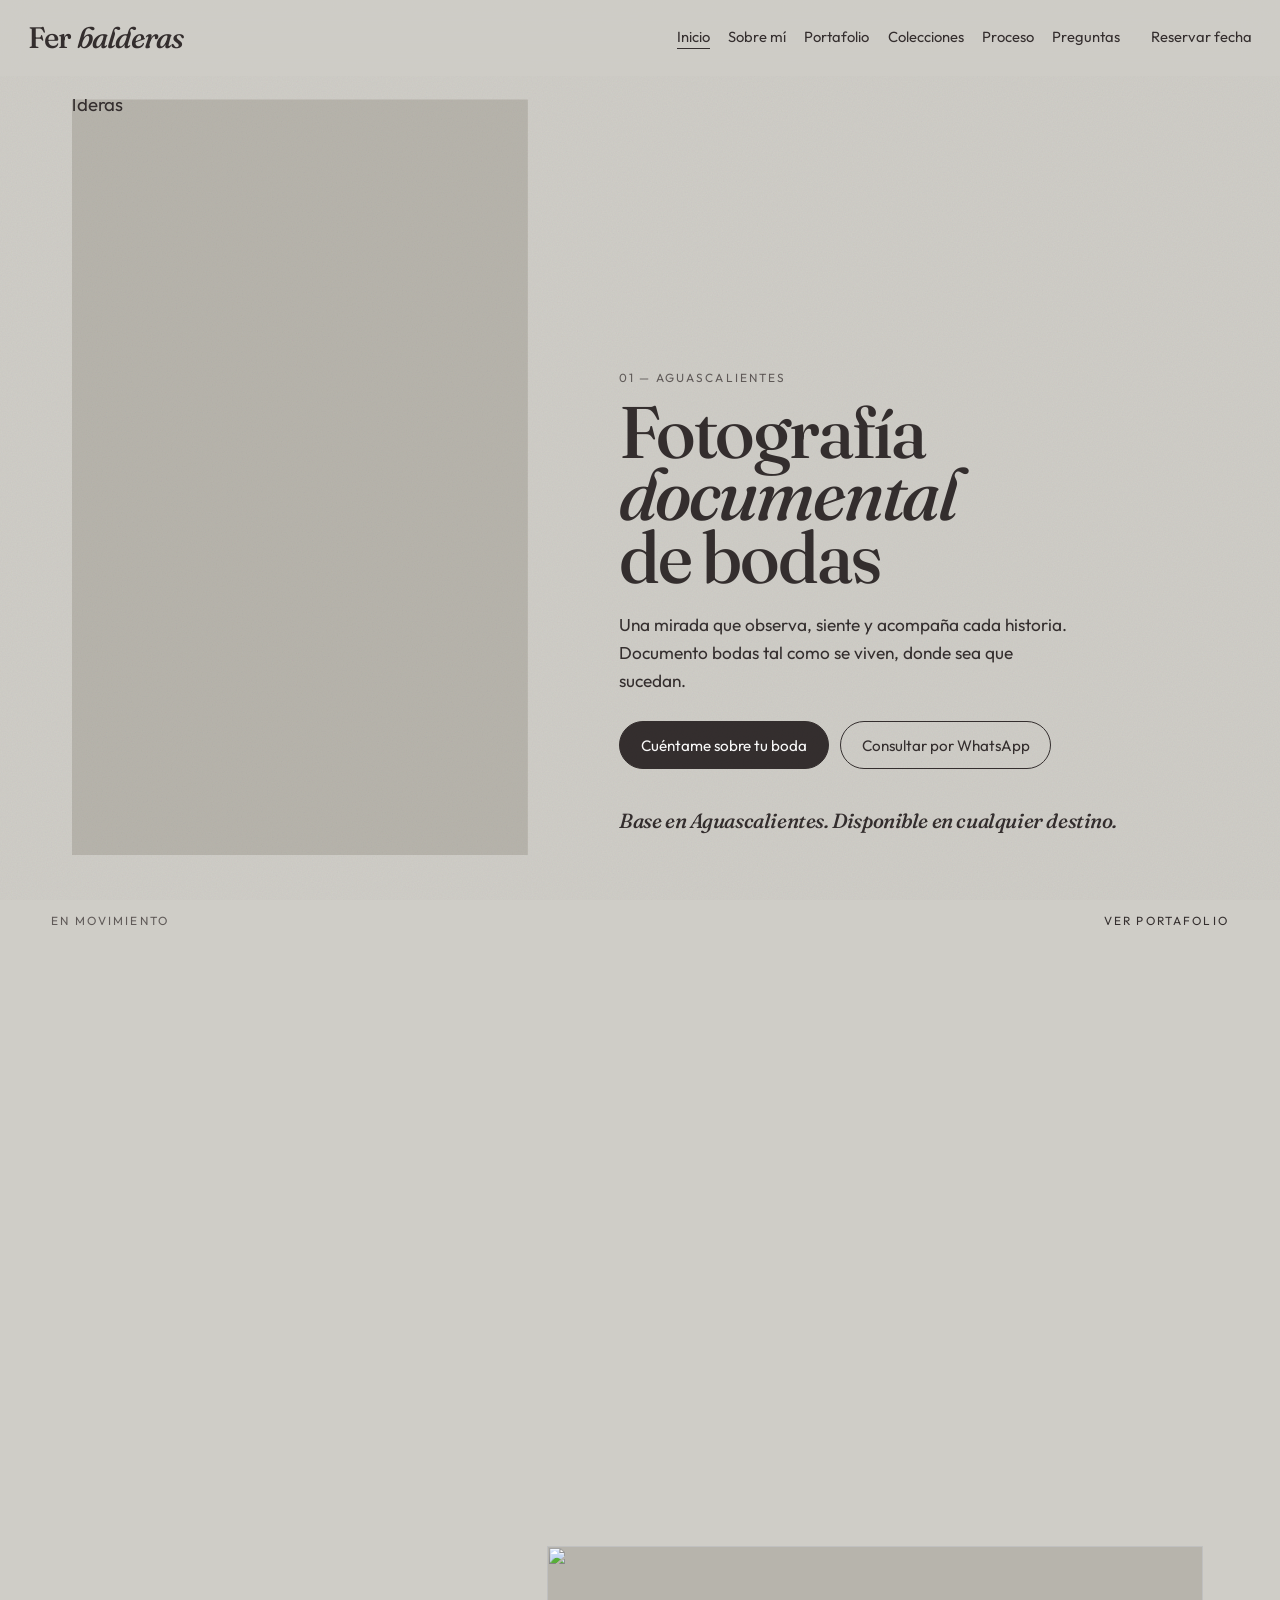
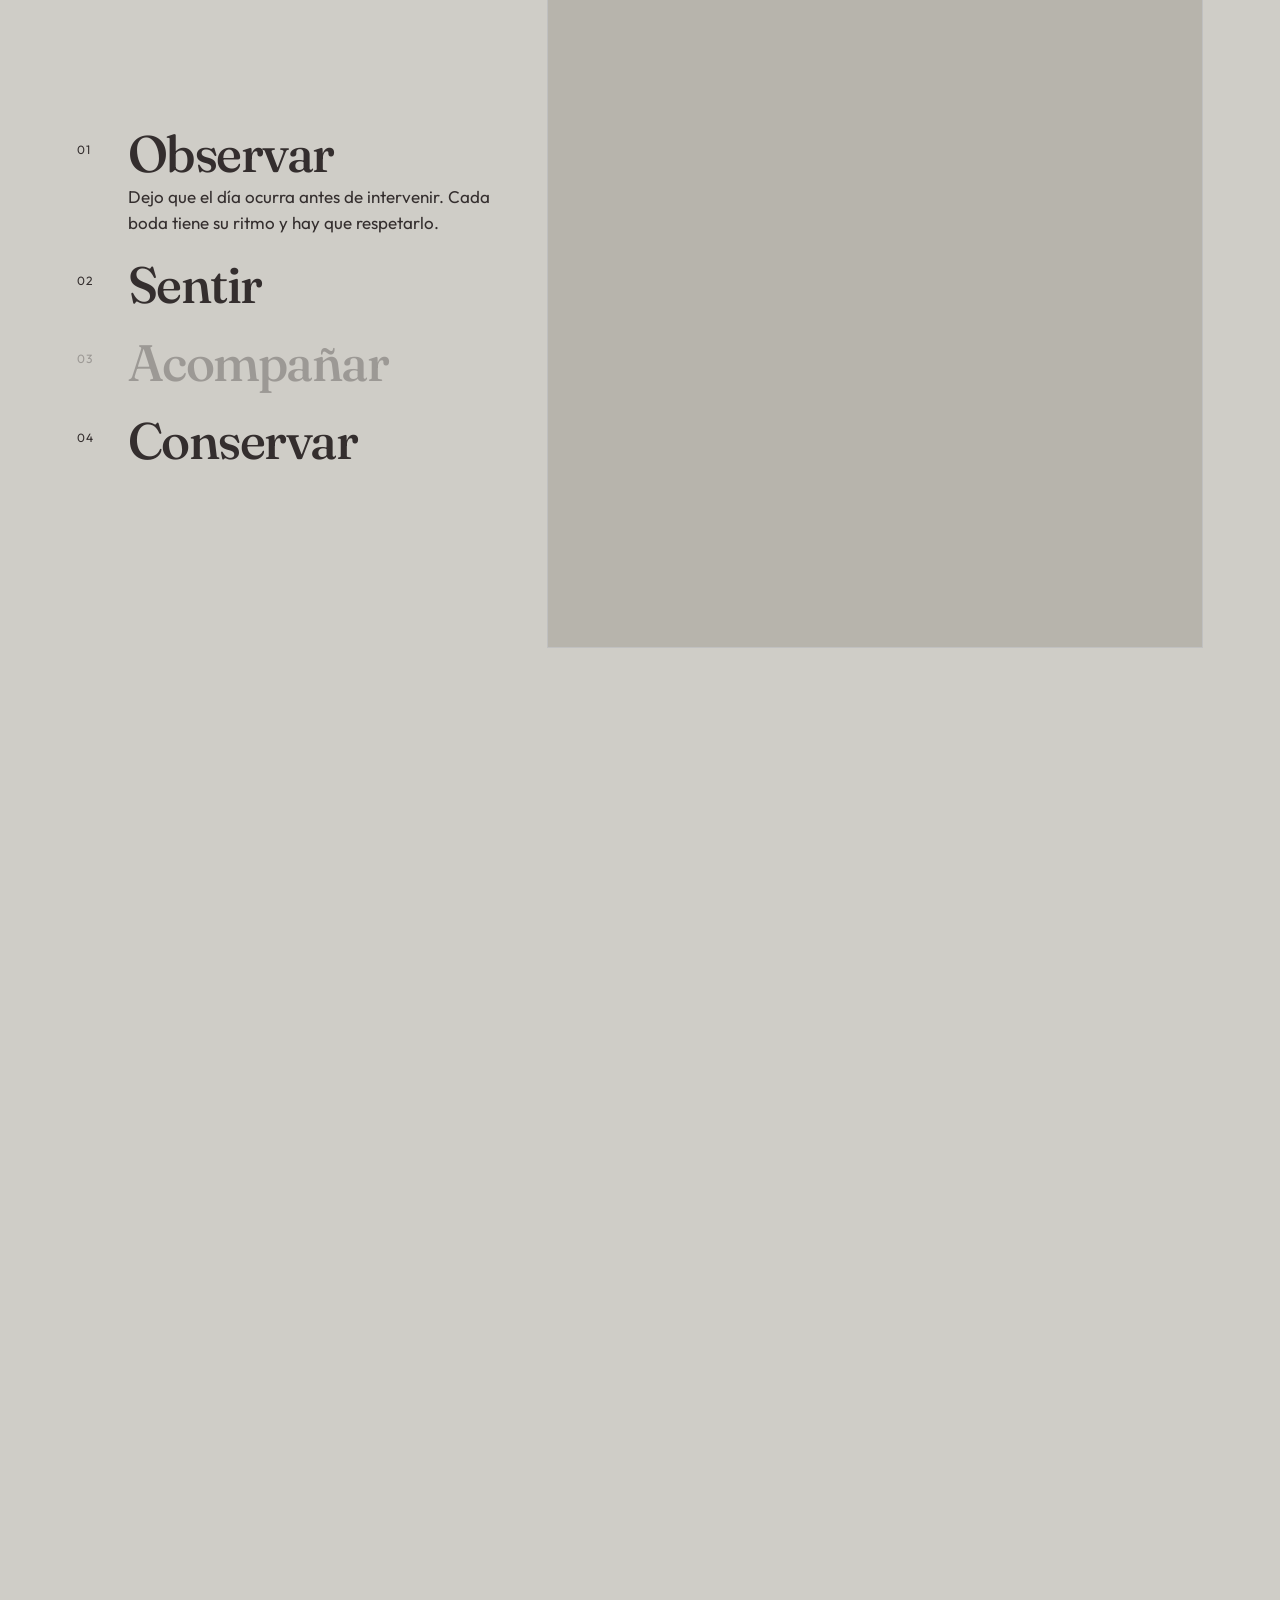
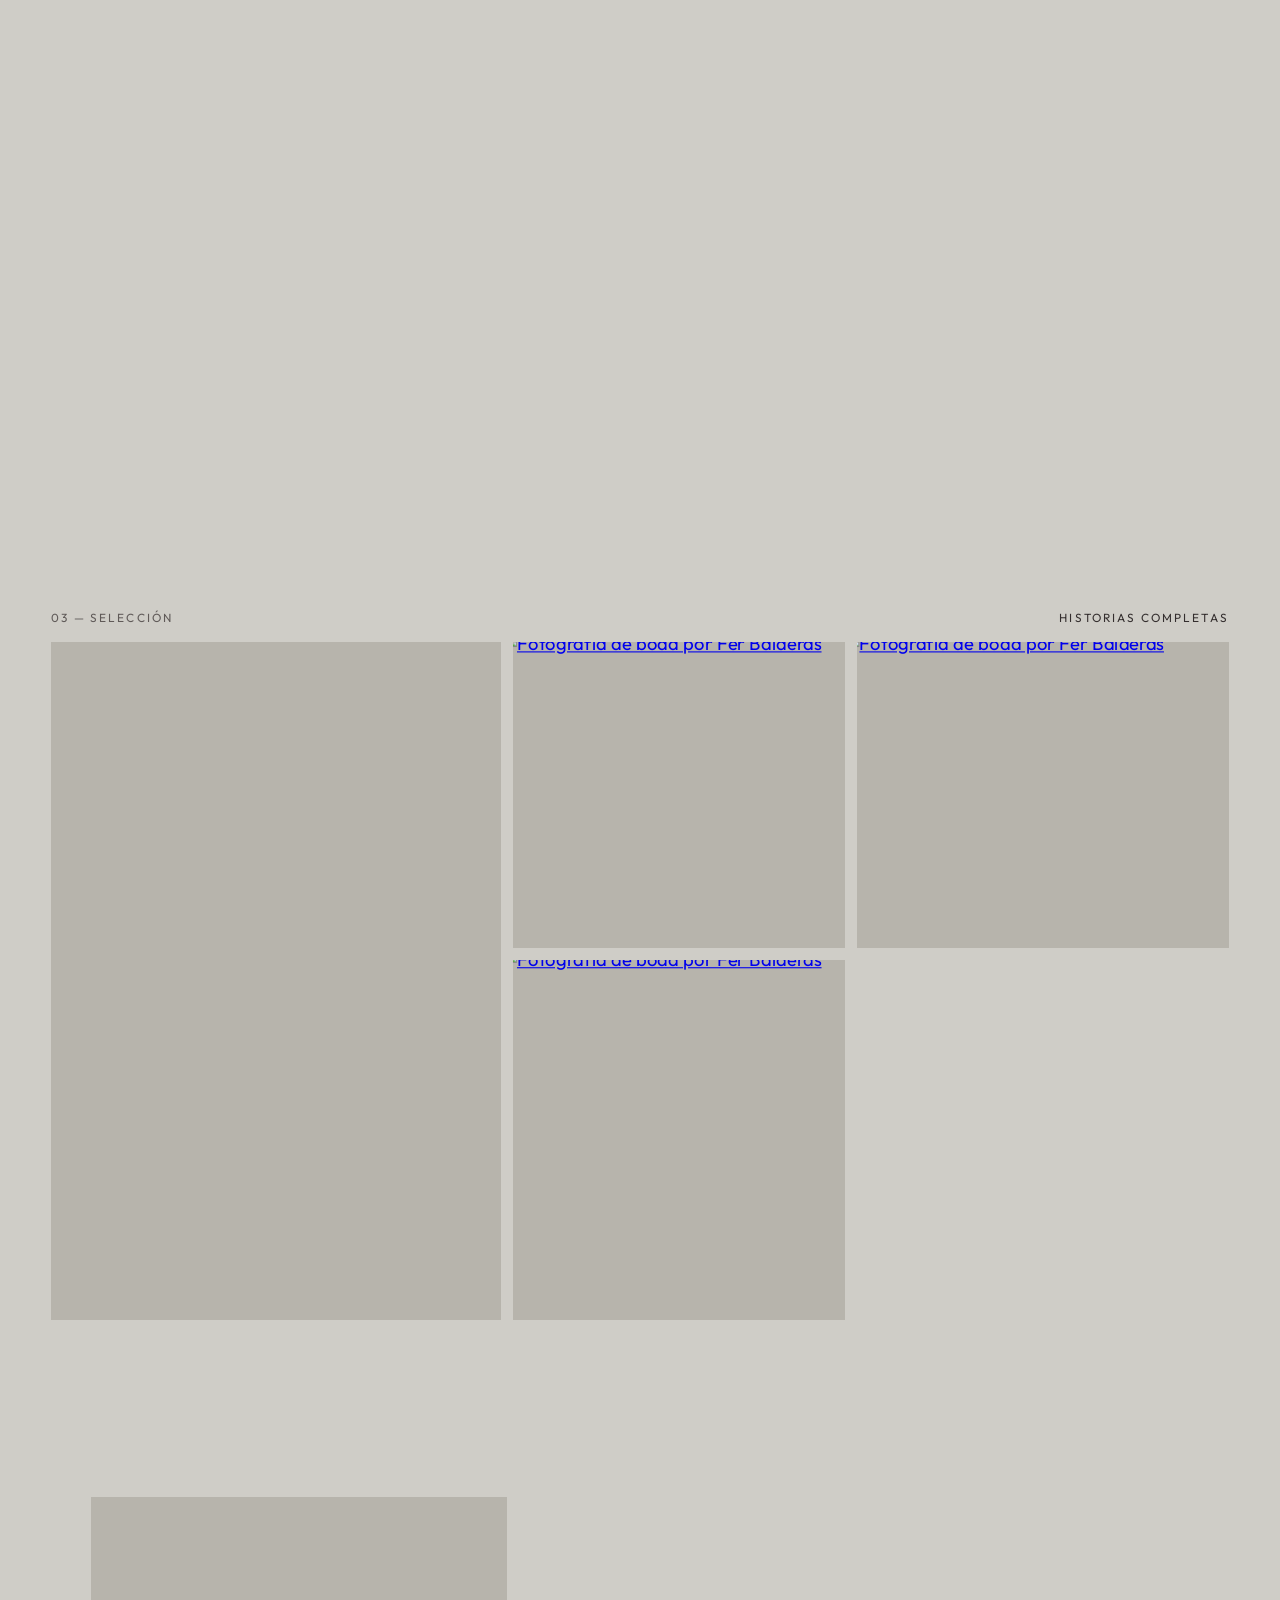
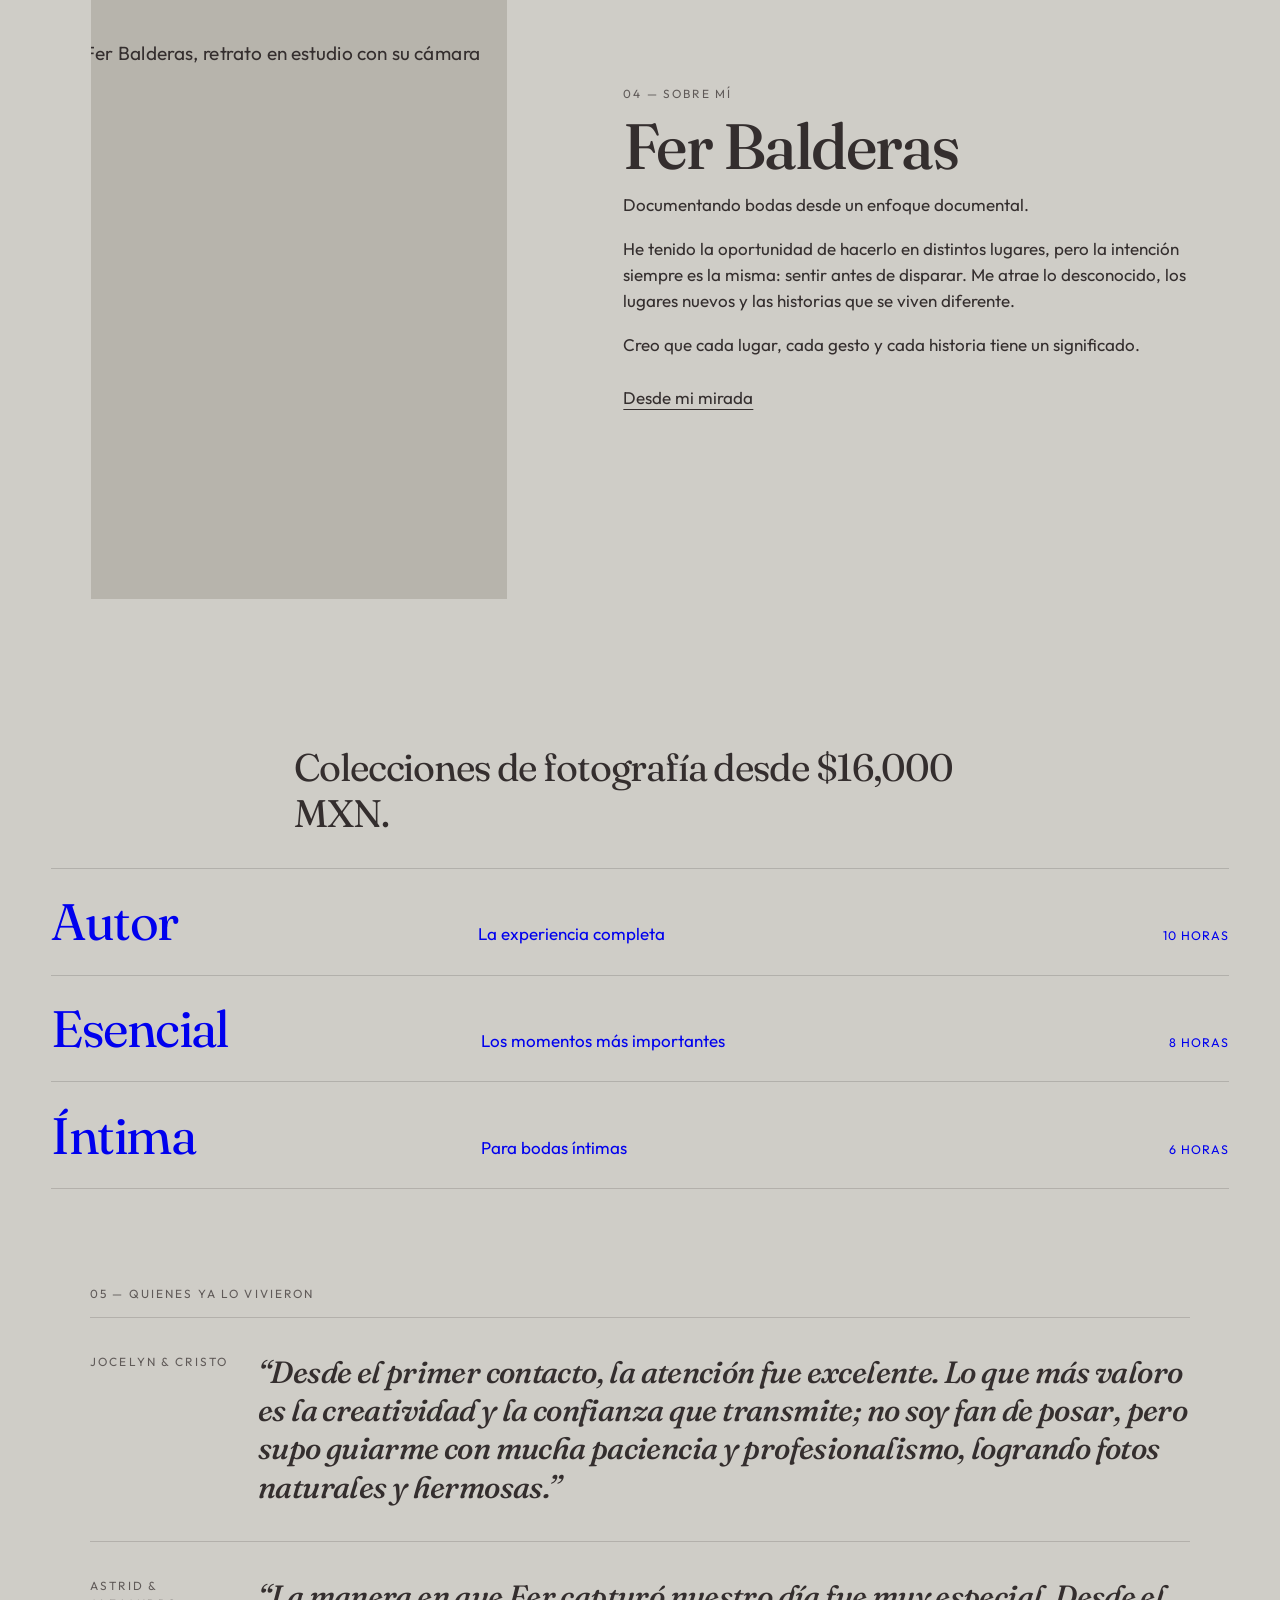
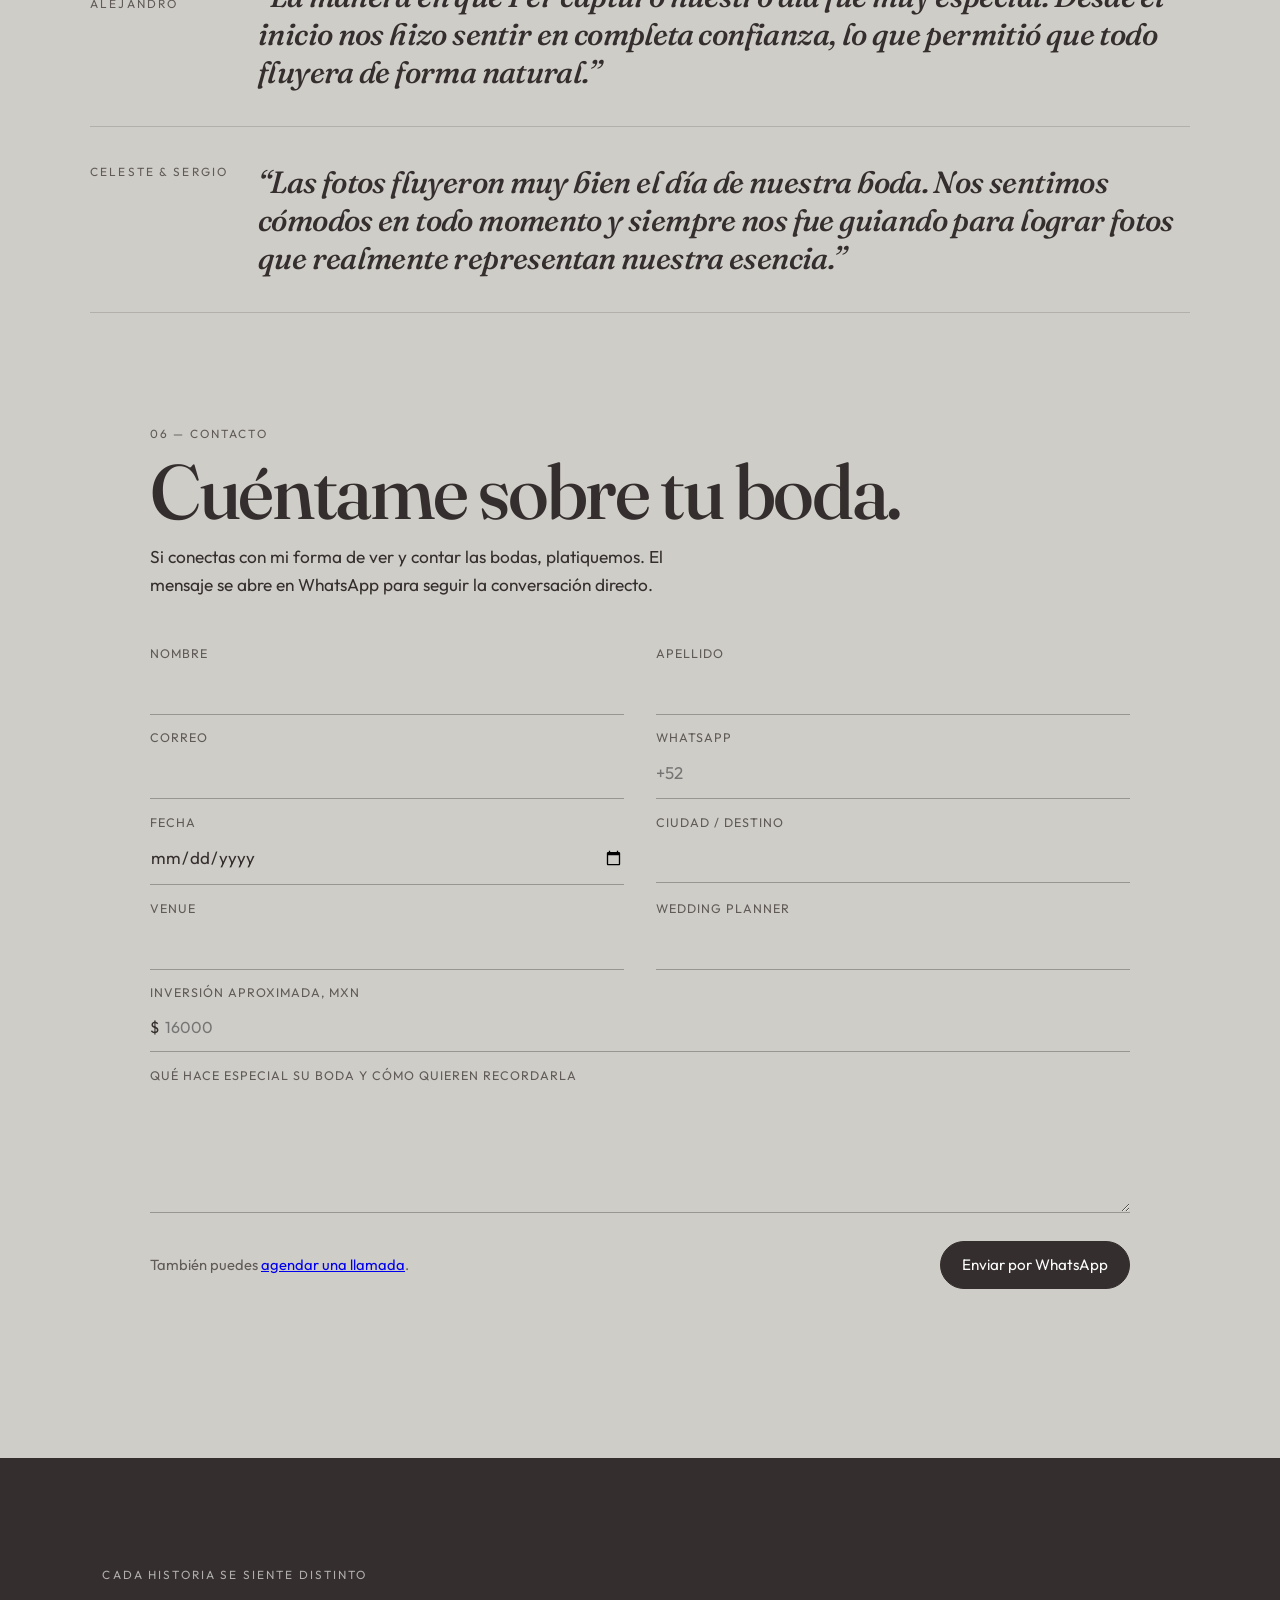
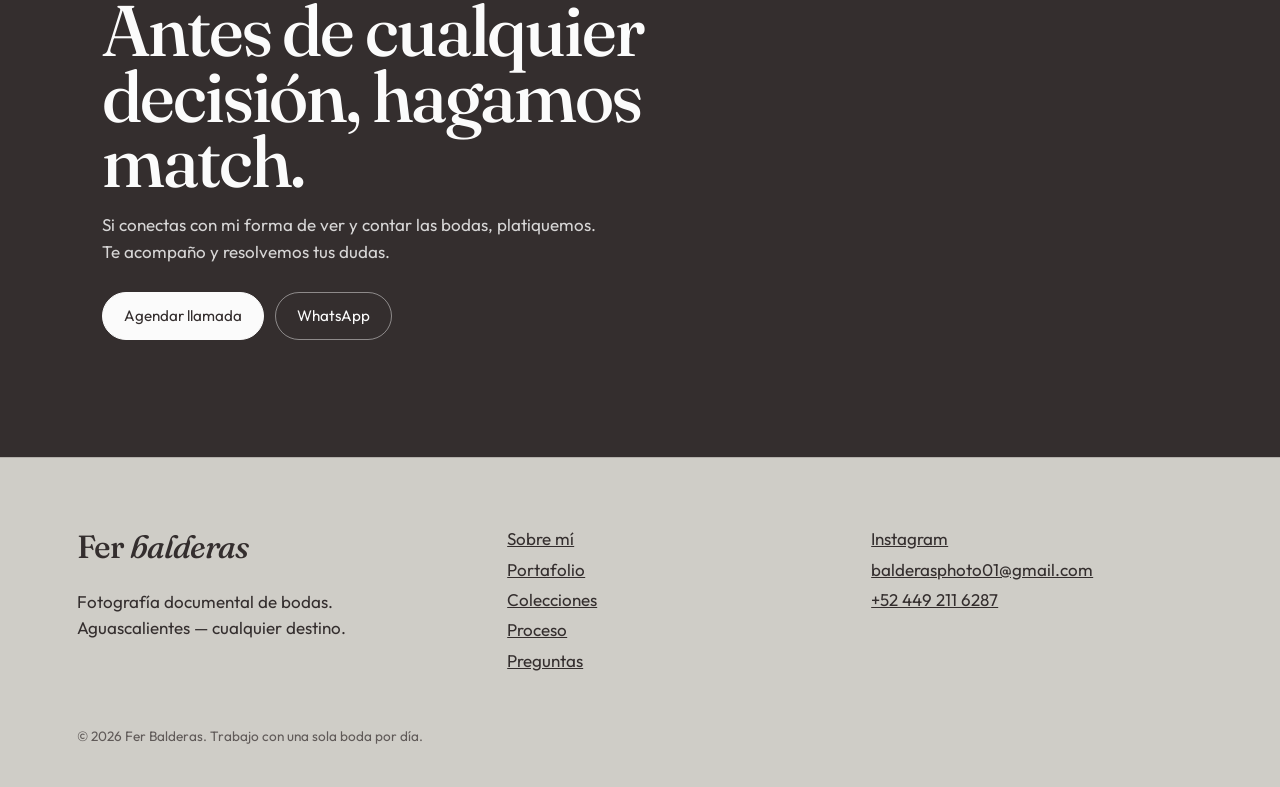
==== commit 9a80d86d: "Coloca el retrato de Fer como apertura de Sobre mí. Co-authored-by: Cursor <cursoragent@cursor.com>" ====
--- a/index.html
+++ b/index.html
@@ -142,7 +142,7 @@
 
     <section class="split">
       <figure class="split-photo" data-shift="36">
-        <img src="https://images.squarespace-cdn.com/content/v1/69cb055cd27dc749d0b2a028/c4738798-00b4-496a-9d15-58c4de588ded/_A749384.jpg?format=1600w" alt="Detalle de una boda documentada por Fer Balderas" referrerpolicy="no-referrer">
+        <img src="https://images.squarespace-cdn.com/content/v1/69cb055cd27dc749d0b2a028/e90e9c3e-de32-43e4-9829-e06536b241b3/DSC05946%2B2.JPG?format=1600w" alt="Fer Balderas, retrato en estudio con su cámara" referrerpolicy="no-referrer">
       </figure>
       <div data-reveal>
         <p class="eyebrow">04 — Sobre mí</p>
--- a/css/styles.css
+++ b/css/styles.css
@@ -570,6 +570,94 @@
   color: var(--muted);
   font-size: 0.85rem;
 }
+
+.portrait {
+  width: min(1560px, calc(100% - 5vw));
+  margin: 0.6rem auto 5.5rem;
+  display: grid;
+  grid-template-columns: minmax(280px, 0.82fr) minmax(300px, 1.08fr);
+  gap: clamp(1.6rem, 4vw, 5.5rem);
+  align-items: end;
+  min-height: calc(100vh - var(--nav) - 1.2rem);
+}
+.portrait-stage { position: relative; height: min(88vh, 960px); }
+.portrait-stage::before {
+  content: "";
+  position: absolute;
+  z-index: 0;
+  inset: 22px -16px -16px 22px;
+  border: 1px solid rgba(52, 46, 46, 0.38);
+}
+.portrait-frame {
+  position: relative;
+  z-index: 1;
+  height: 100%;
+  overflow: hidden;
+  background: #8d8a84;
+}
+.portrait-frame img {
+  width: 100%;
+  height: 100%;
+  object-fit: cover;
+  object-position: 50% 22%;
+  transform: scale(1.08) translate3d(calc(var(--px, 0) * -14px), calc(var(--py, 0) * -14px), 0);
+  transition: transform 0.8s var(--ease);
+  animation: drift 28s ease-in-out infinite alternate;
+}
+.js .portrait-frame {
+  clip-path: inset(7% 5% 7% 5%);
+  animation: openFrame 1.35s var(--ease) 0.08s forwards;
+}
+.portrait-mark {
+  position: absolute;
+  left: 0.9rem;
+  bottom: 0.9rem;
+  z-index: 2;
+  margin: 0;
+  color: var(--cream);
+  background: rgba(52, 46, 46, 0.42);
+  backdrop-filter: blur(10px);
+  padding: 0.55rem 0.8rem 0.45rem;
+}
+.portrait-mark span {
+  display: block;
+  font-size: 0.68rem;
+  letter-spacing: 0.18em;
+  text-transform: uppercase;
+}
+.portrait-mark strong {
+  display: block;
+  margin-top: 0.1rem;
+  font-family: var(--serif);
+  font-weight: 500;
+  font-size: 1.85rem;
+  letter-spacing: -0.03em;
+  line-height: 1;
+}
+.portrait-mark em { font-style: italic; font-weight: 500; }
+.portrait-copy { padding: 0 1vw 6vh 0; }
+.portrait-copy h1 {
+  margin: 0;
+  font-size: clamp(3.6rem, 6.2vw, 6.6rem);
+  line-height: 0.88;
+}
+.portrait-copy .lede {
+  margin: 1rem 0 1.1rem;
+  max-width: 16em;
+  font-family: var(--serif);
+  font-style: italic;
+  font-weight: 500;
+  font-size: clamp(1.55rem, 2.3vw, 2.15rem);
+  line-height: 1.15;
+  letter-spacing: -0.02em;
+}
+.portrait-copy p { max-width: 36rem; }
+.js .portrait-copy > * { animation: rise 1.05s var(--ease) both; }
+.js .portrait-copy > *:nth-child(1) { animation-delay: 0.2s; }
+.js .portrait-copy > *:nth-child(2) { animation-delay: 0.32s; }
+.js .portrait-copy > *:nth-child(3) { animation-delay: 0.44s; }
+.js .portrait-copy > *:nth-child(4) { animation-delay: 0.56s; }
+.js .portrait-copy > *:nth-child(5) { animation-delay: 0.68s; }
 
 .page-hero { width: min(1480px, calc(100% - 8vw)); margin: 0 auto; padding: 12vh 0 6vh; }
 .page-hero h1 {
@@ -793,9 +881,13 @@
 @media (max-width: 1080px) {
   .nav-links, .nav-cta { display: none; }
   .nav-toggle { display: grid; }
-  .hero, .split, .essay, .band, .package, .quotes article, .footer, .fields {
+  .hero, .split, .essay, .band, .package, .quotes article, .footer, .fields, .portrait {
     grid-template-columns: 1fr;
   }
+  .portrait { min-height: 0; align-items: start; }
+  .portrait-stage { height: min(82vh, 760px); }
+  .portrait-stage::before { inset: 12px -8px -8px 12px; }
+  .portrait-copy { padding-bottom: 0; }
   .hero { min-height: 0; align-items: start; padding-top: 1rem; }
   .hero-frame { height: 54vh; }
   .sequence { height: auto; }
@@ -837,7 +929,7 @@
     animation: none !important;
     transition: none !important;
   }
-  .js [data-reveal], .js .hero-copy > *, .js .page-hero h1, .js .hero-frame {
+  .js [data-reveal], .js .hero-copy > *, .js .page-hero h1, .js .hero-frame, .js .portrait-frame, .js .portrait-copy > * {
     opacity: 1;
     transform: none;
     clip-path: none;
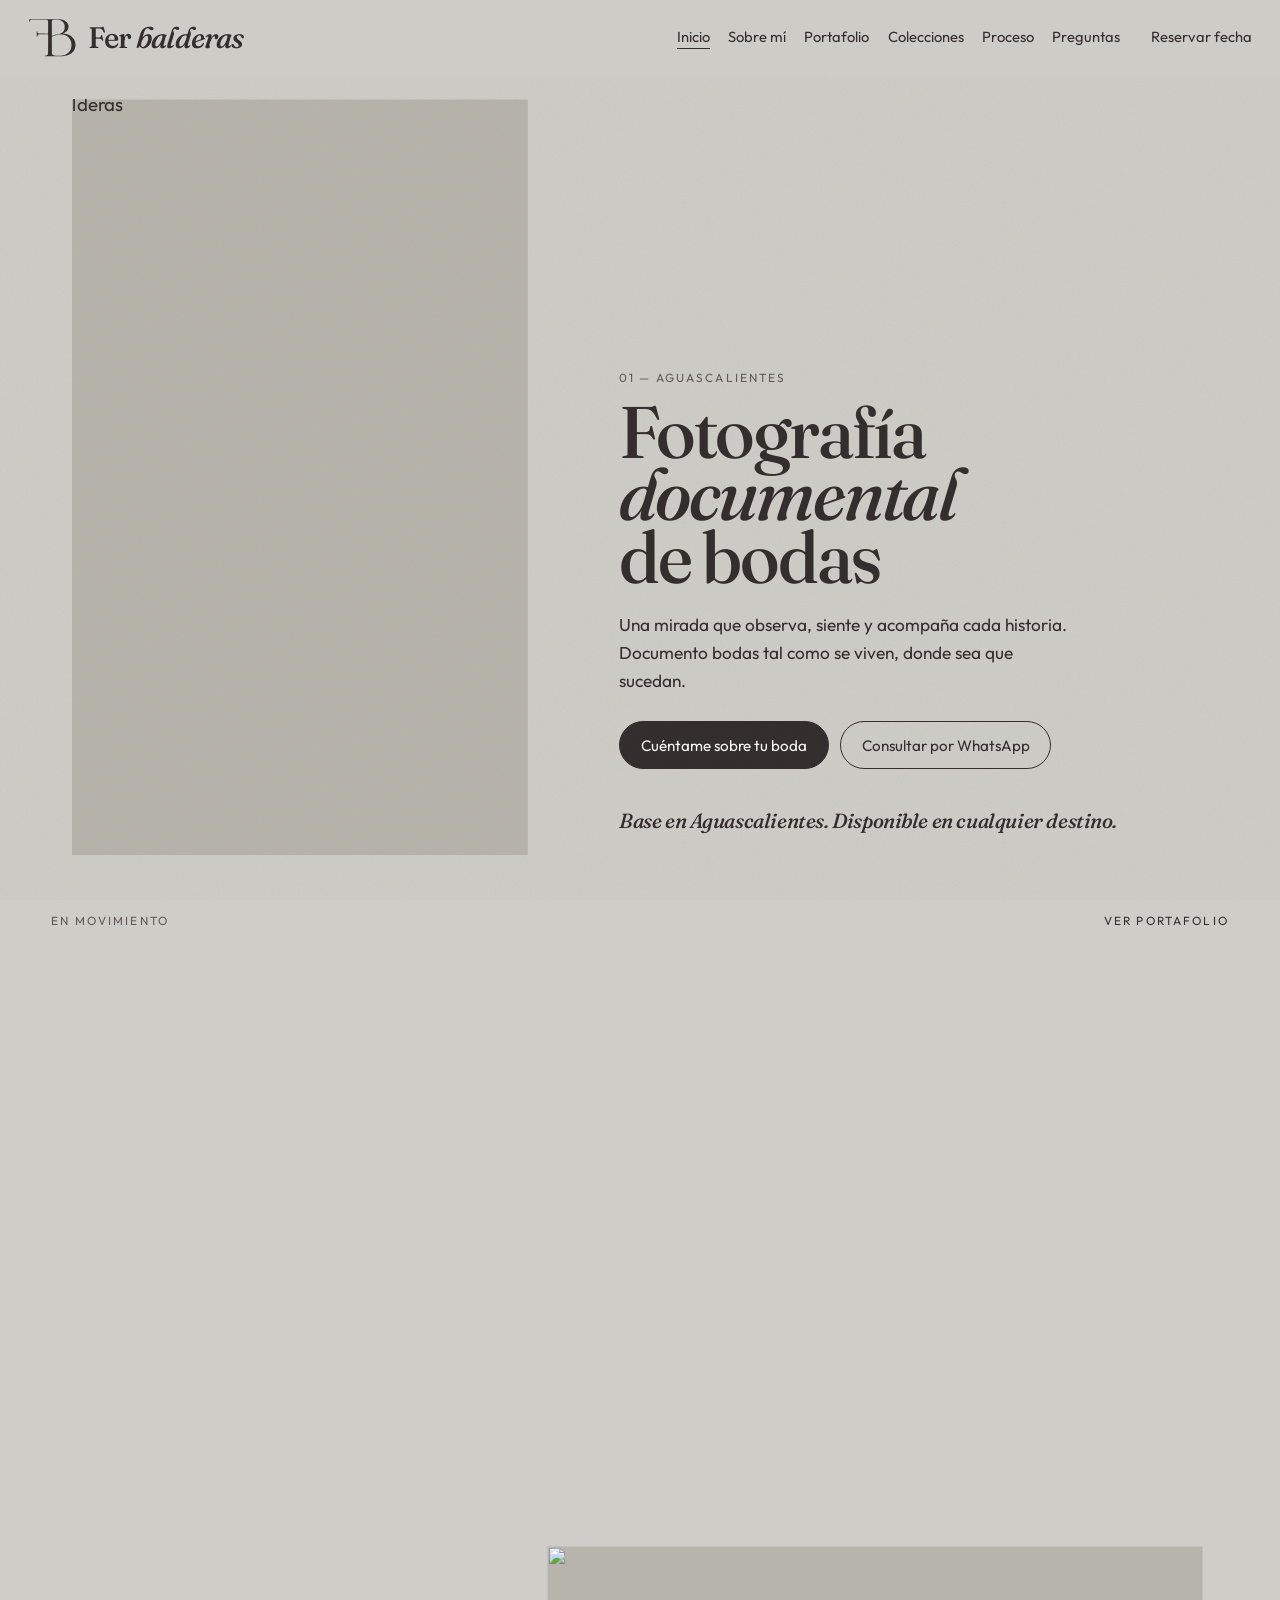
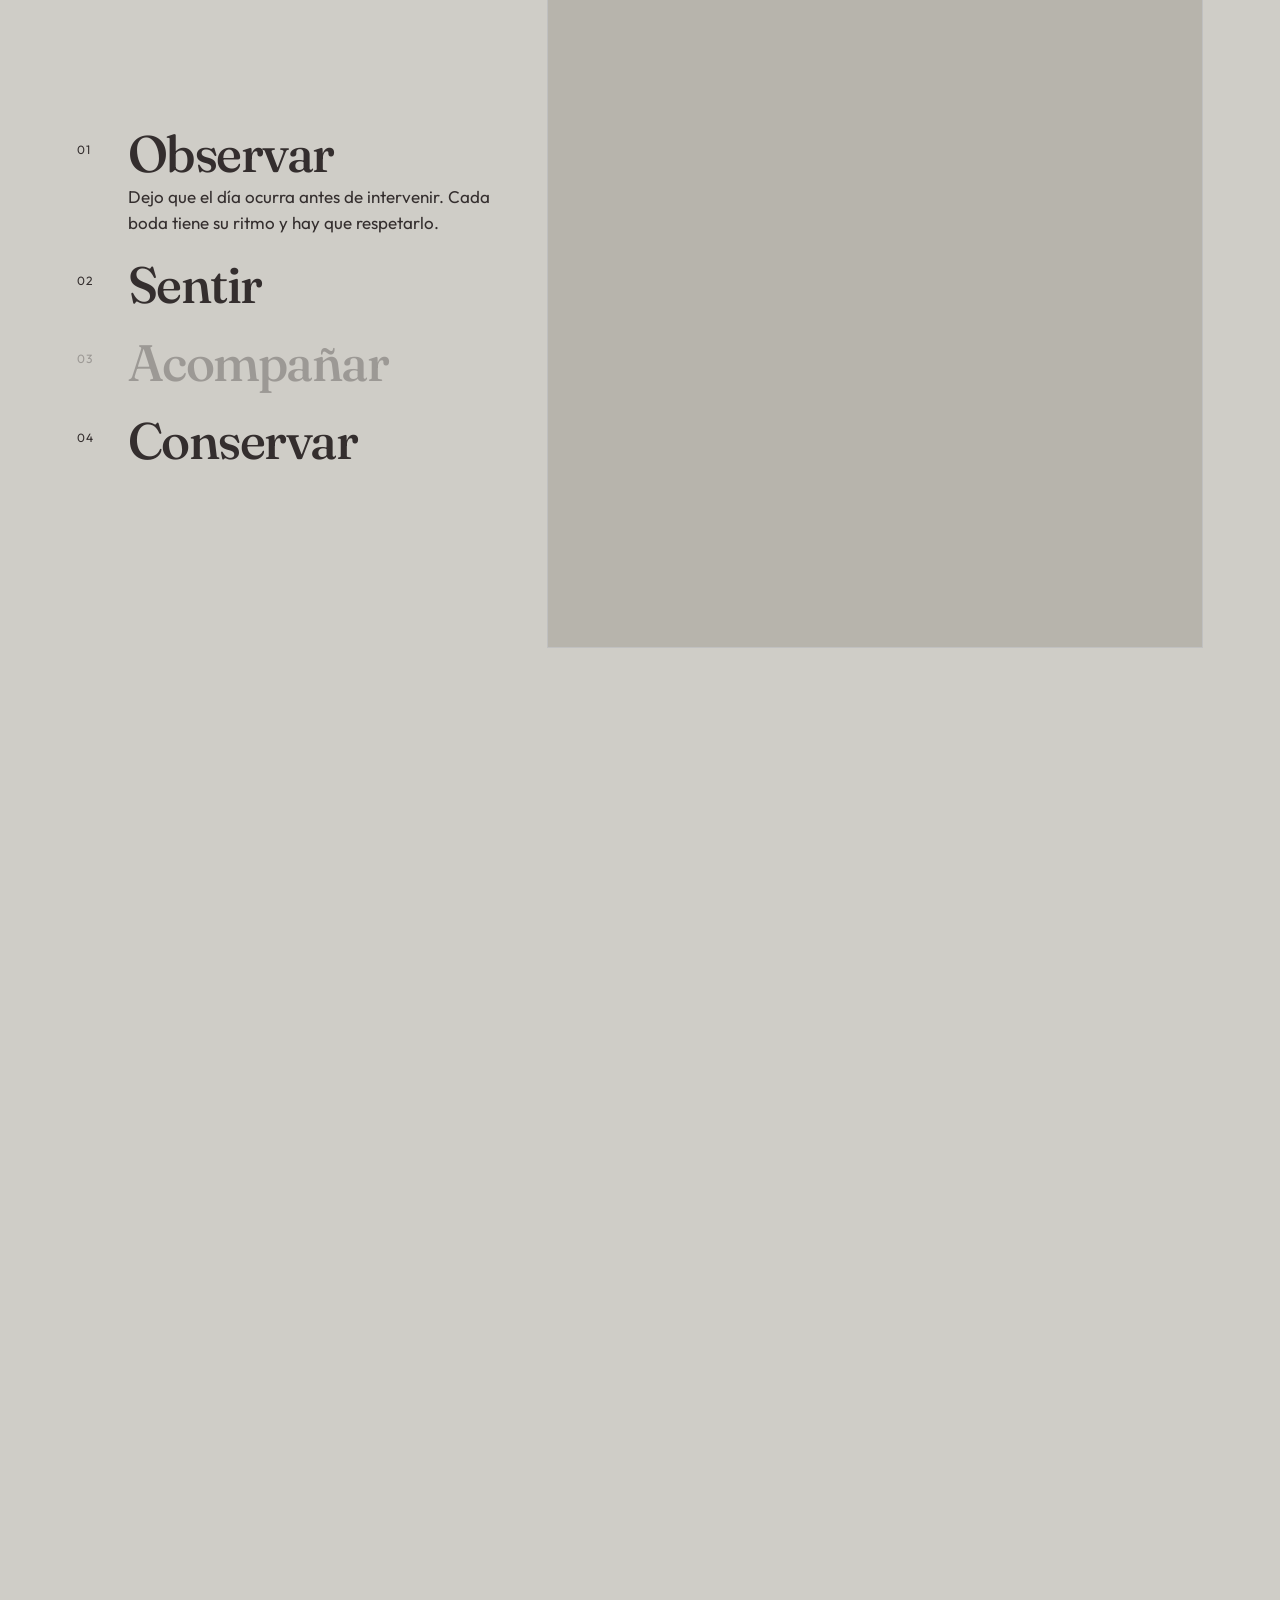
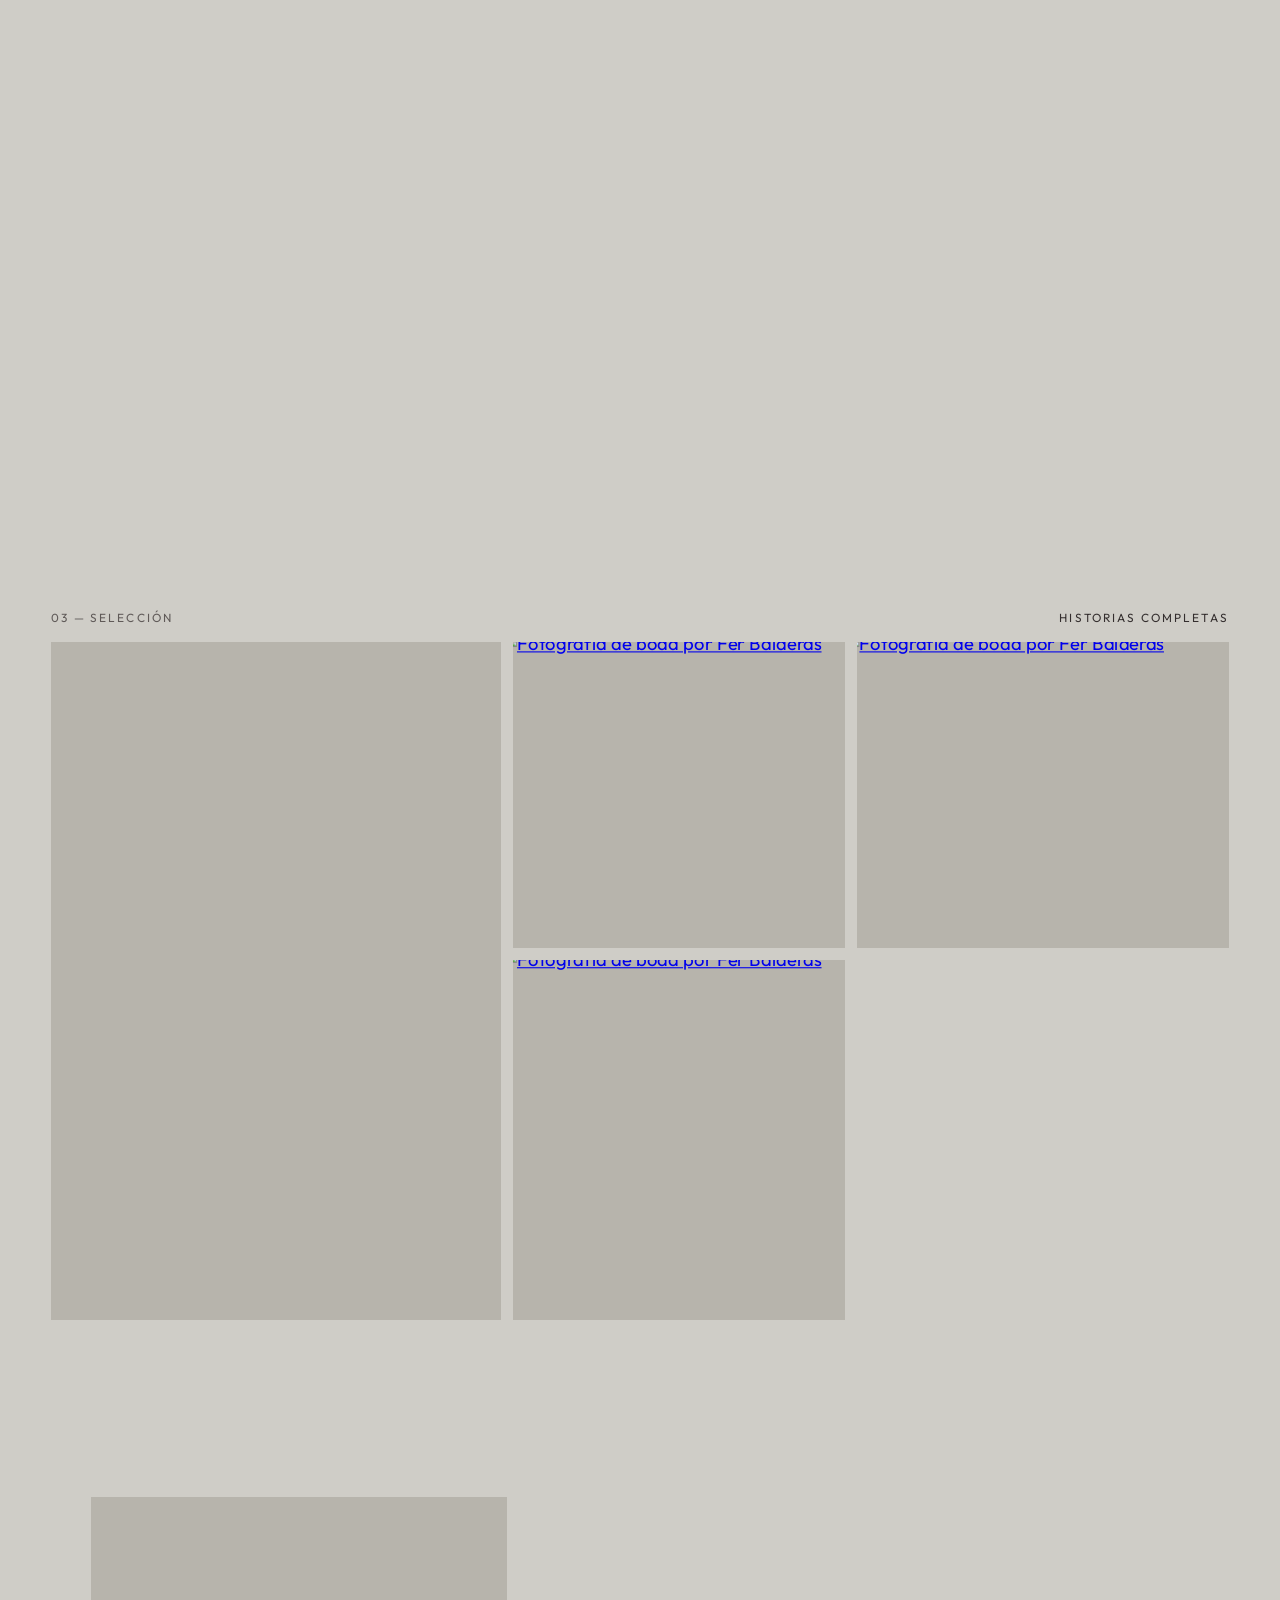
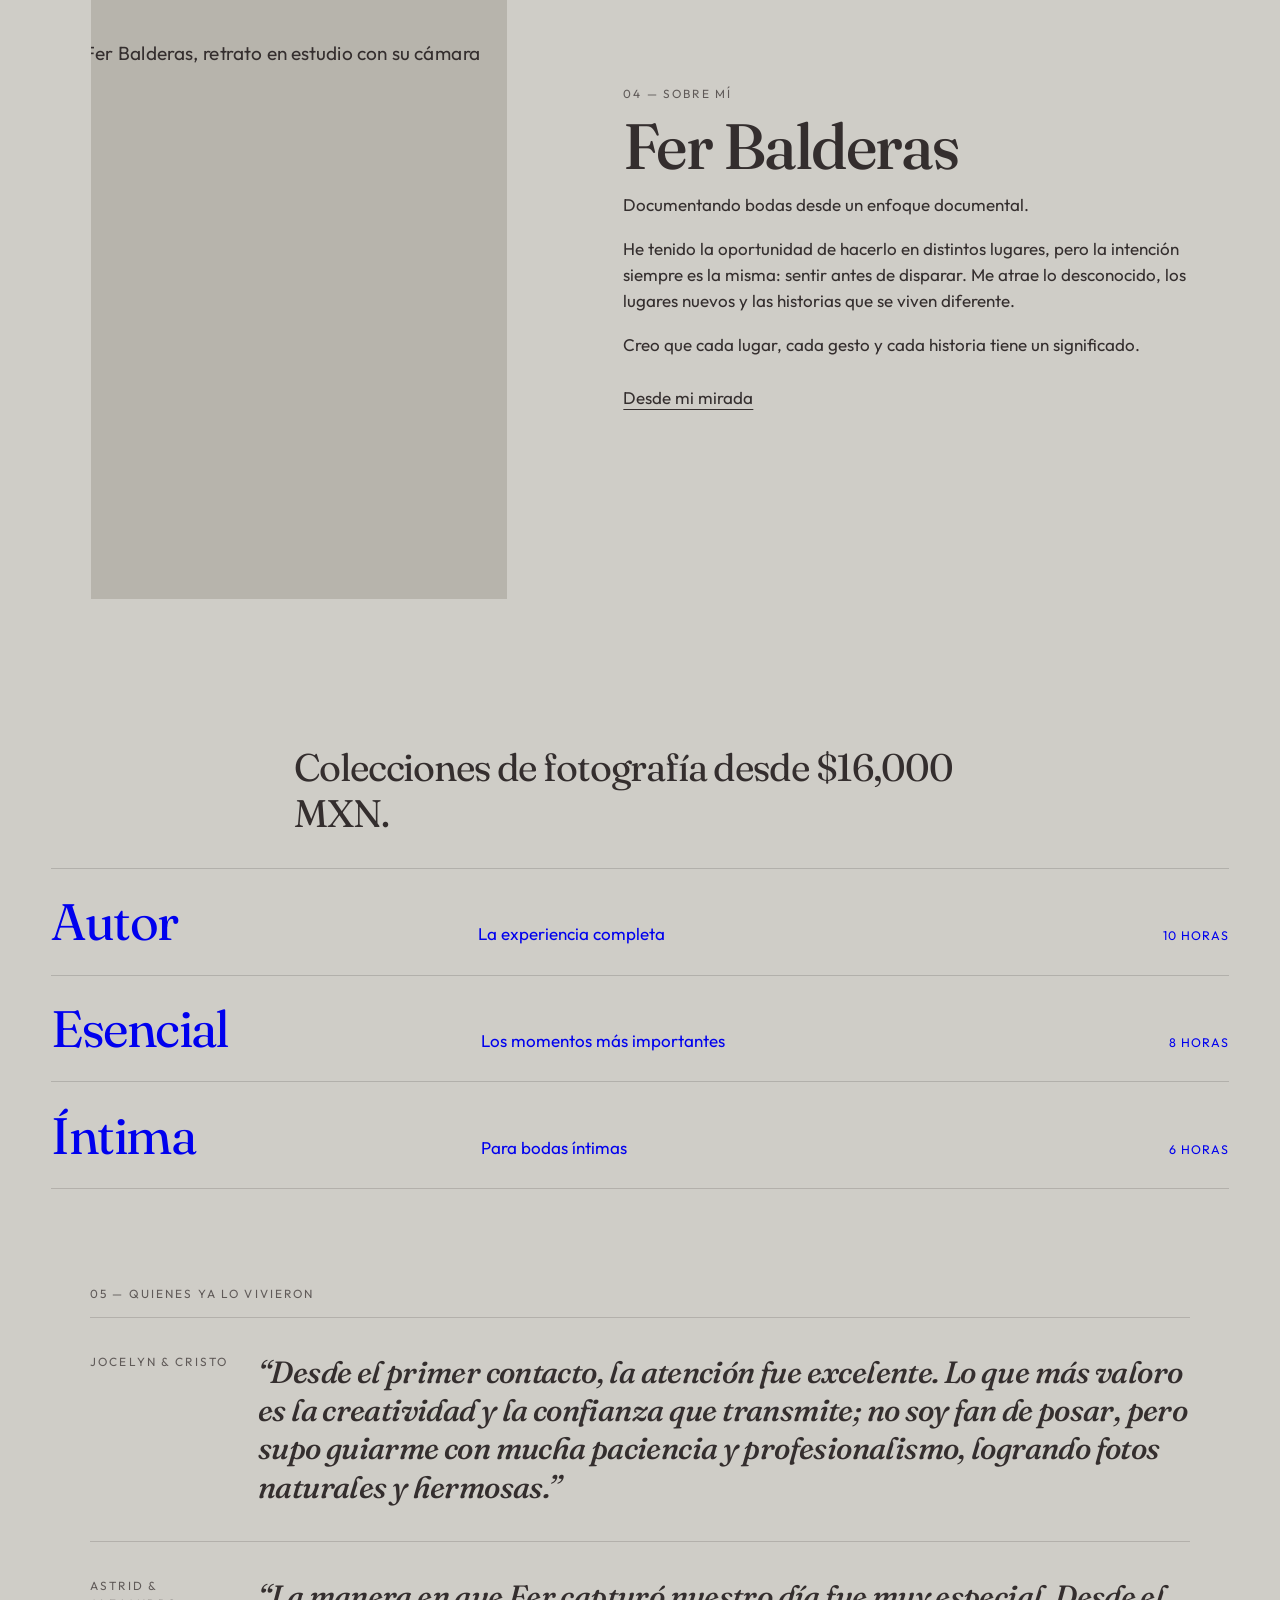
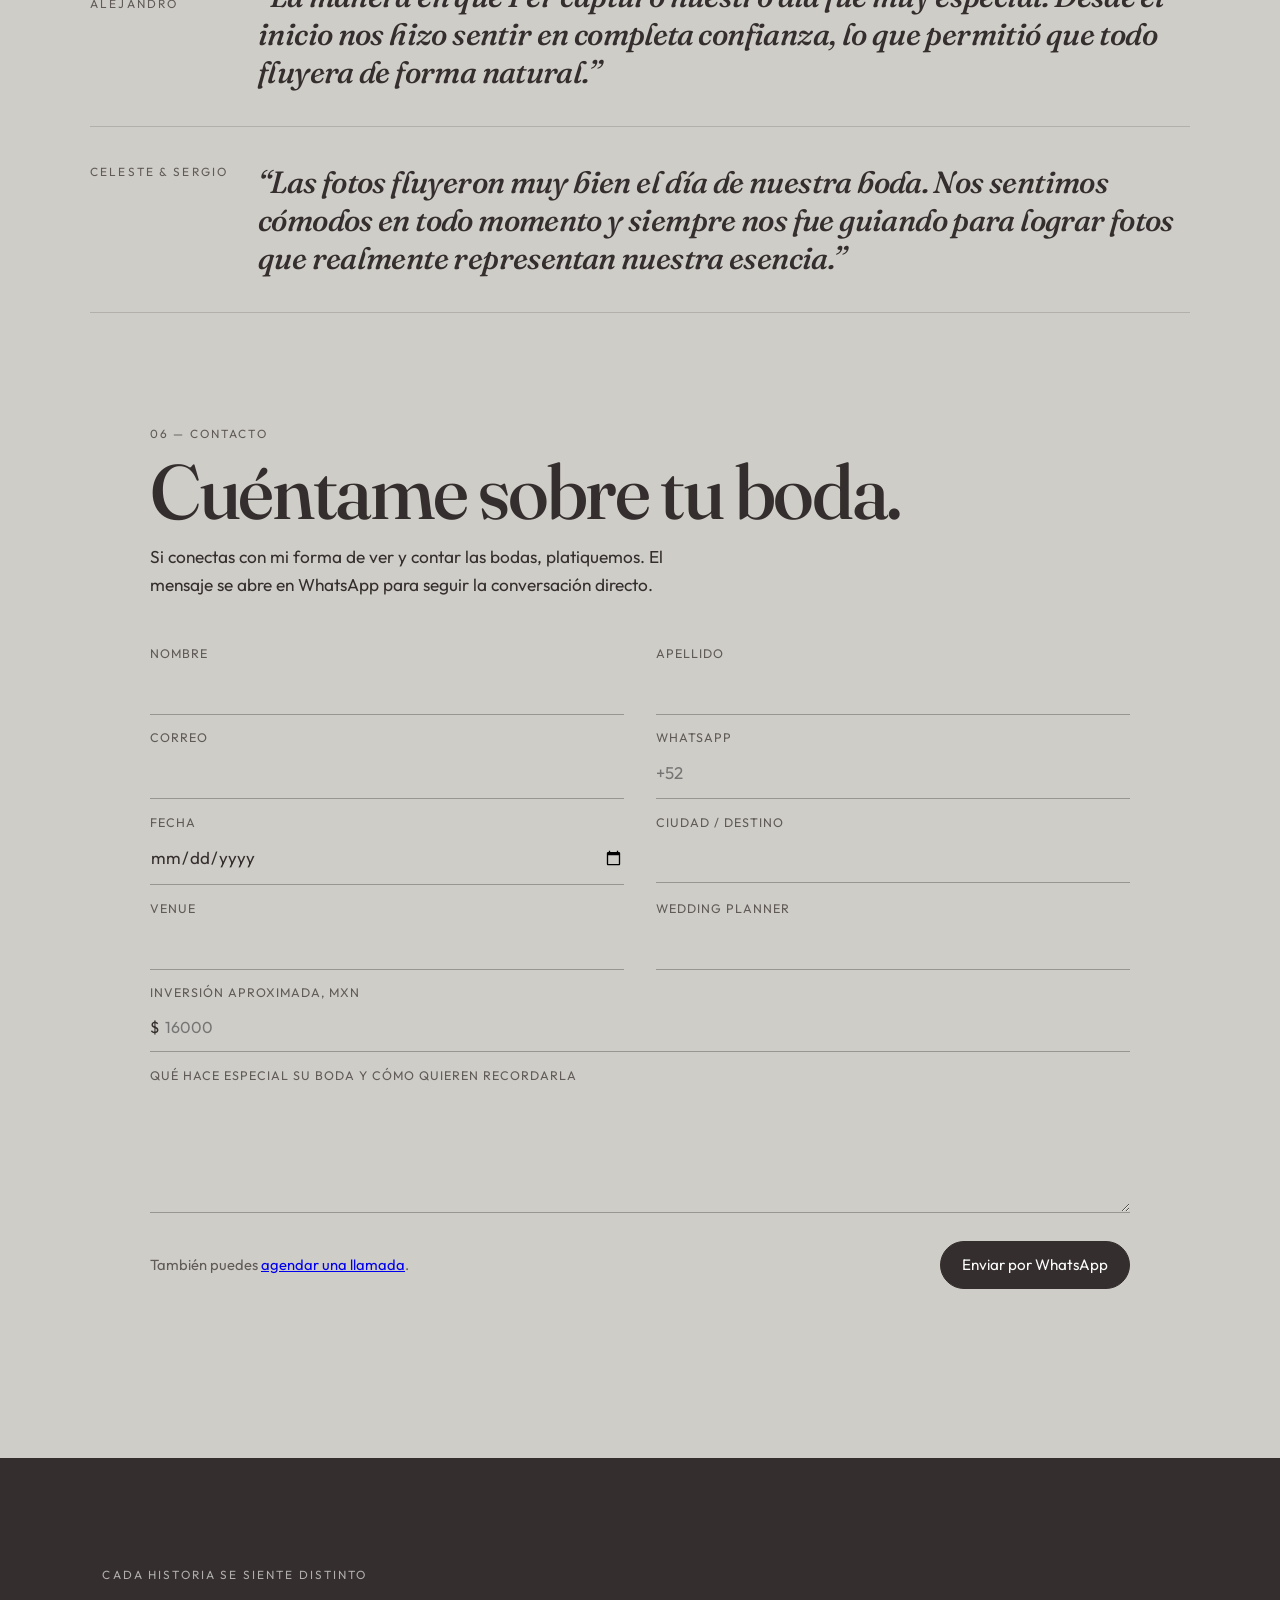
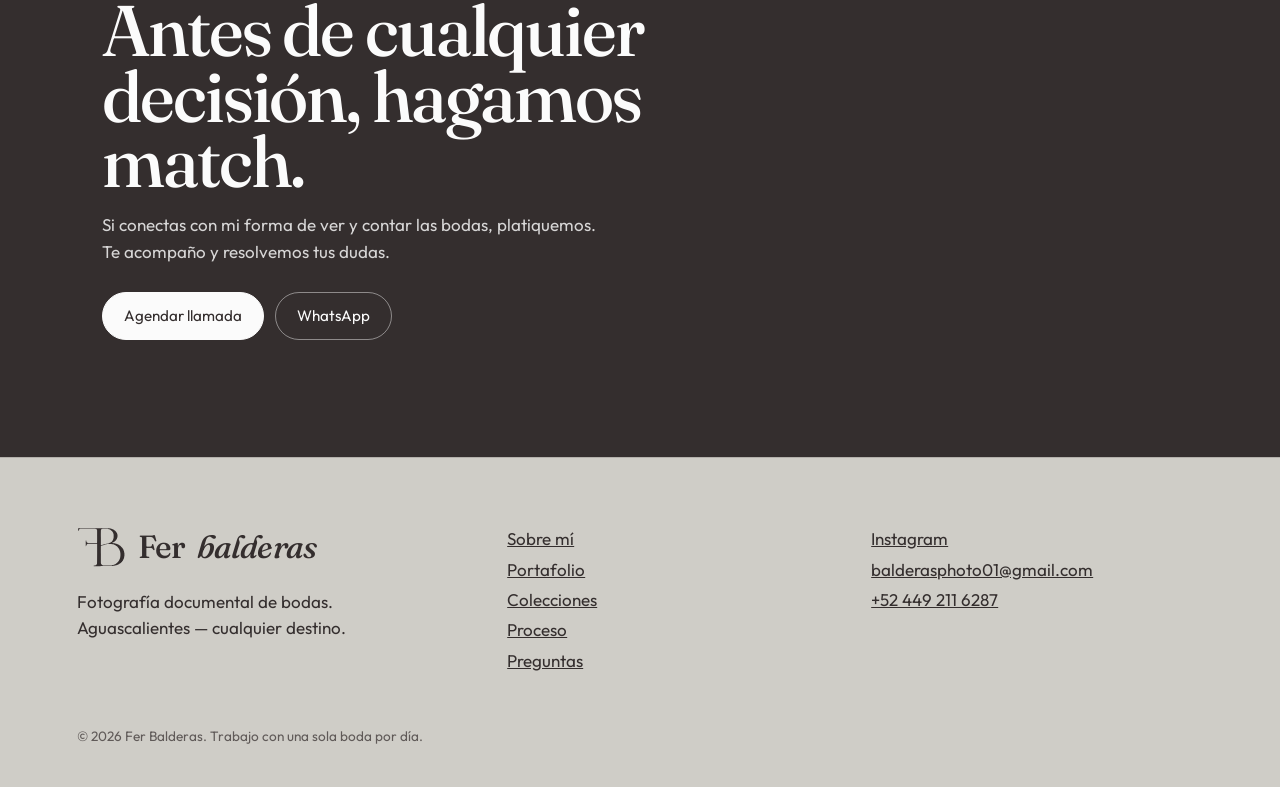
==== commit b2a5ba8f: "Agrega el monograma FB sobre el color de la pagina. Co-authored-by: Cursor <cursoragent@cursor.com>" ====
--- a/index.html
+++ b/index.html
@@ -15,7 +15,7 @@
 <body>
   <a class="skip" href="#contenido">Saltar al contenido</a>
   <header class="nav" data-nav>
-    <a class="logo" href="index.html">Fer <em>balderas</em></a>
+    <a class="logo" href="index.html"><img src="logo.svg" alt=""><span>Fer <em>balderas</em></span></a>
     <nav class="nav-links" aria-label="Principal">
       <a href="index.html" aria-current="page">Inicio</a>
       <a href="sobre.html">Sobre mí</a>
@@ -236,7 +236,7 @@
 
   <footer class="footer">
     <div>
-      <strong>Fer <em>balderas</em></strong>
+      <strong><img src="logo.svg" alt="">Fer <em>balderas</em></strong>
       <p>Fotografía documental de bodas.<br>Aguascalientes — cualquier destino.</p>
     </div>
     <ul>
--- a/css/styles.css
+++ b/css/styles.css
@@ -82,6 +82,9 @@
 }
 .nav.is-scrolled { border-bottom-color: var(--line); }
 .logo {
+  display: inline-flex;
+  align-items: center;
+  gap: 0.7rem;
   font-family: var(--serif);
   font-size: 1.85rem;
   font-weight: 500;
@@ -90,6 +93,7 @@
   color: var(--ink);
   line-height: 1;
 }
+.logo img { height: 2.55rem; width: auto; }
 .logo em { font-style: italic; font-weight: 500; }
 .nav-links {
   display: flex;
@@ -555,12 +559,15 @@
 }
 .footer em { font-style: italic; font-weight: 500; }
 .footer strong {
-  display: block;
+  display: flex;
+  align-items: center;
+  gap: 0.75rem;
   font-family: var(--serif);
   font-size: 2rem;
   font-weight: 500;
   letter-spacing: -0.03em;
 }
+.footer strong img { height: 2.6rem; width: auto; }
 .footer a { color: var(--ink); }
 .footer ul { list-style: none; margin: 0; padding: 0; }
 .footer li { margin: 0.25rem 0; }
